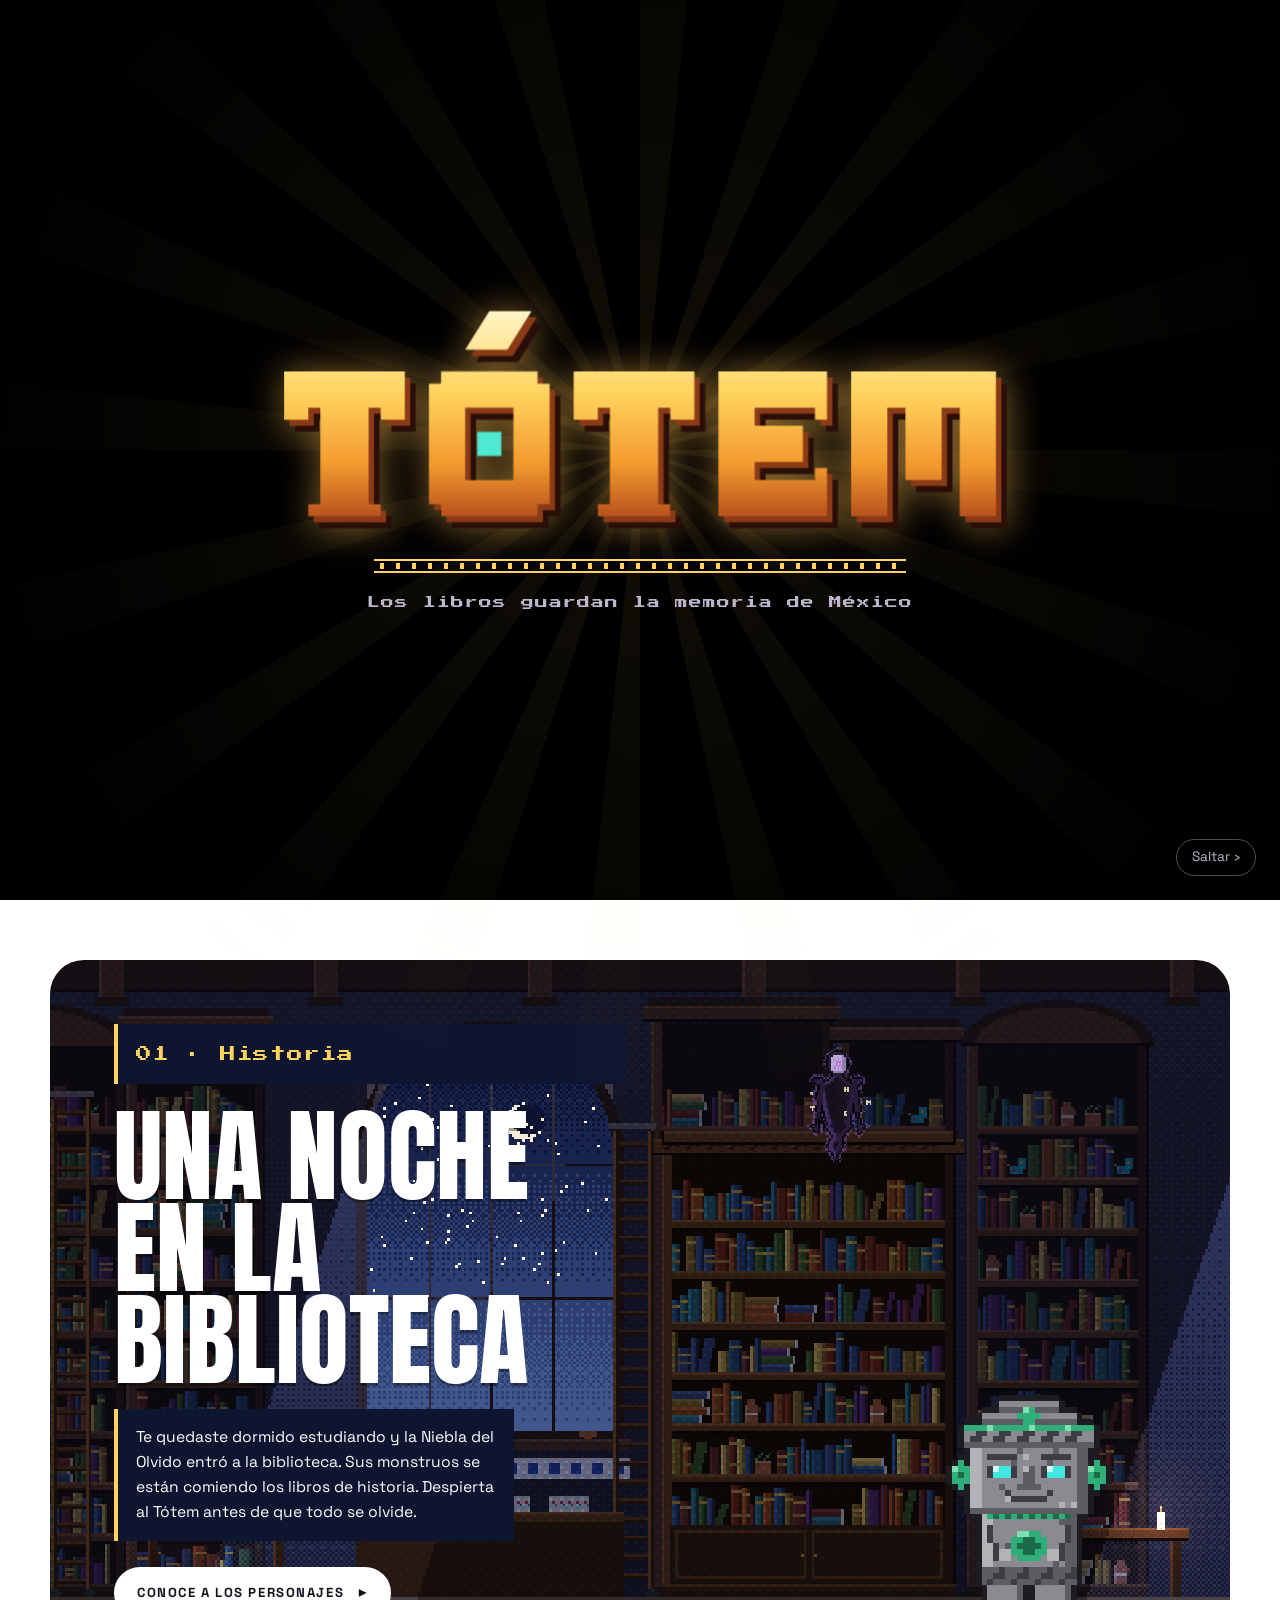
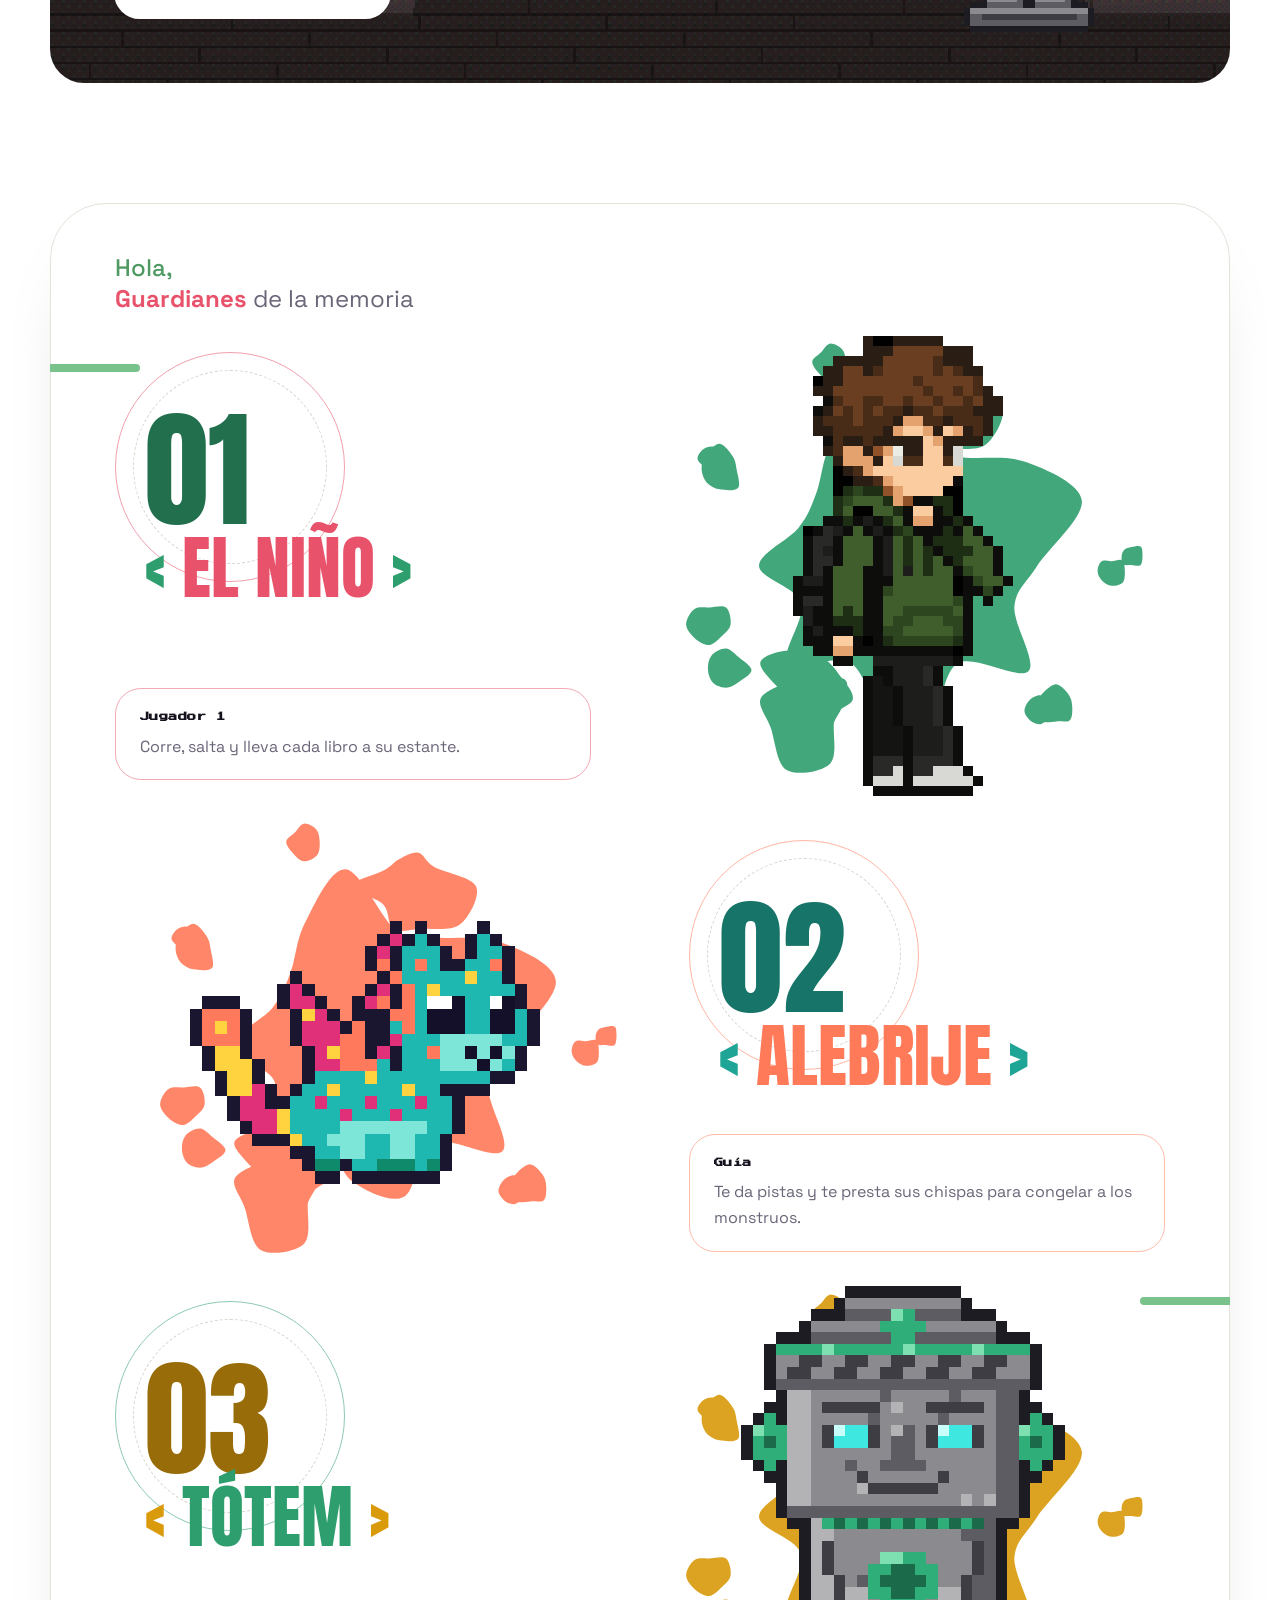
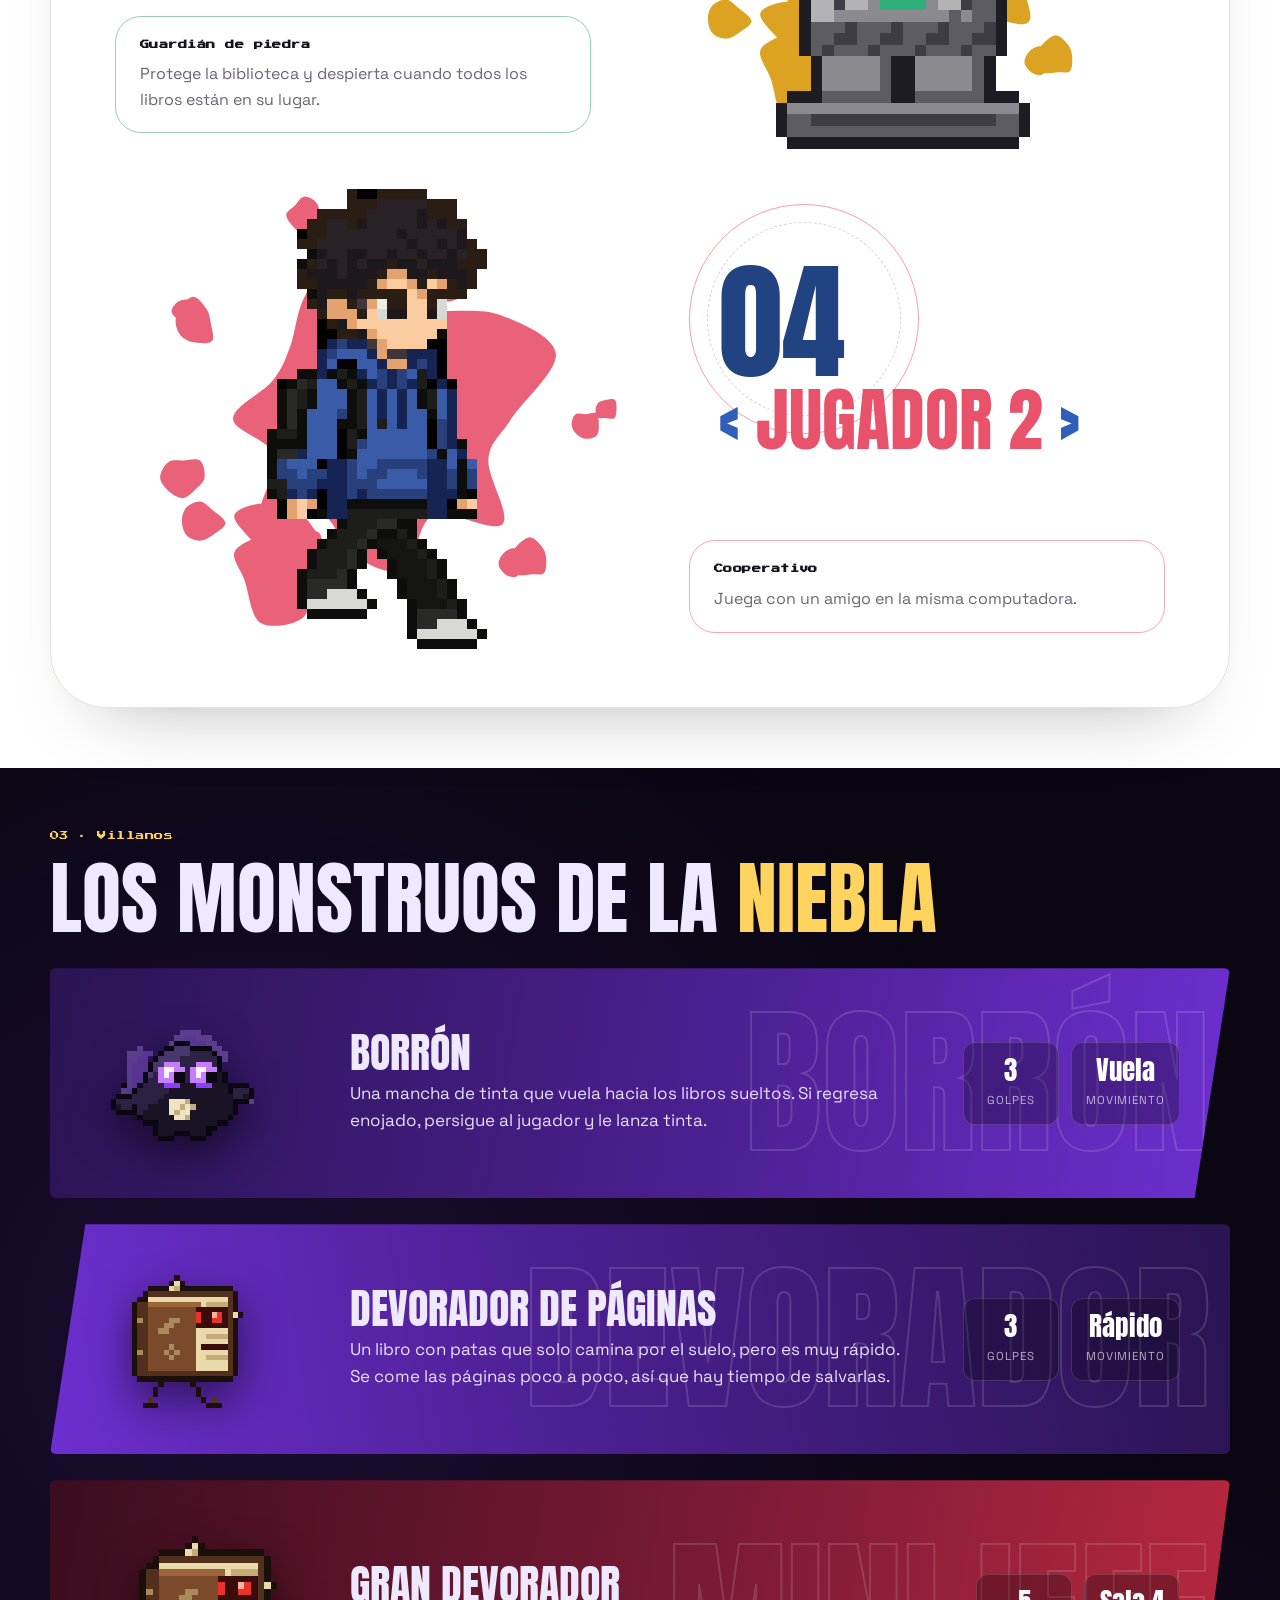
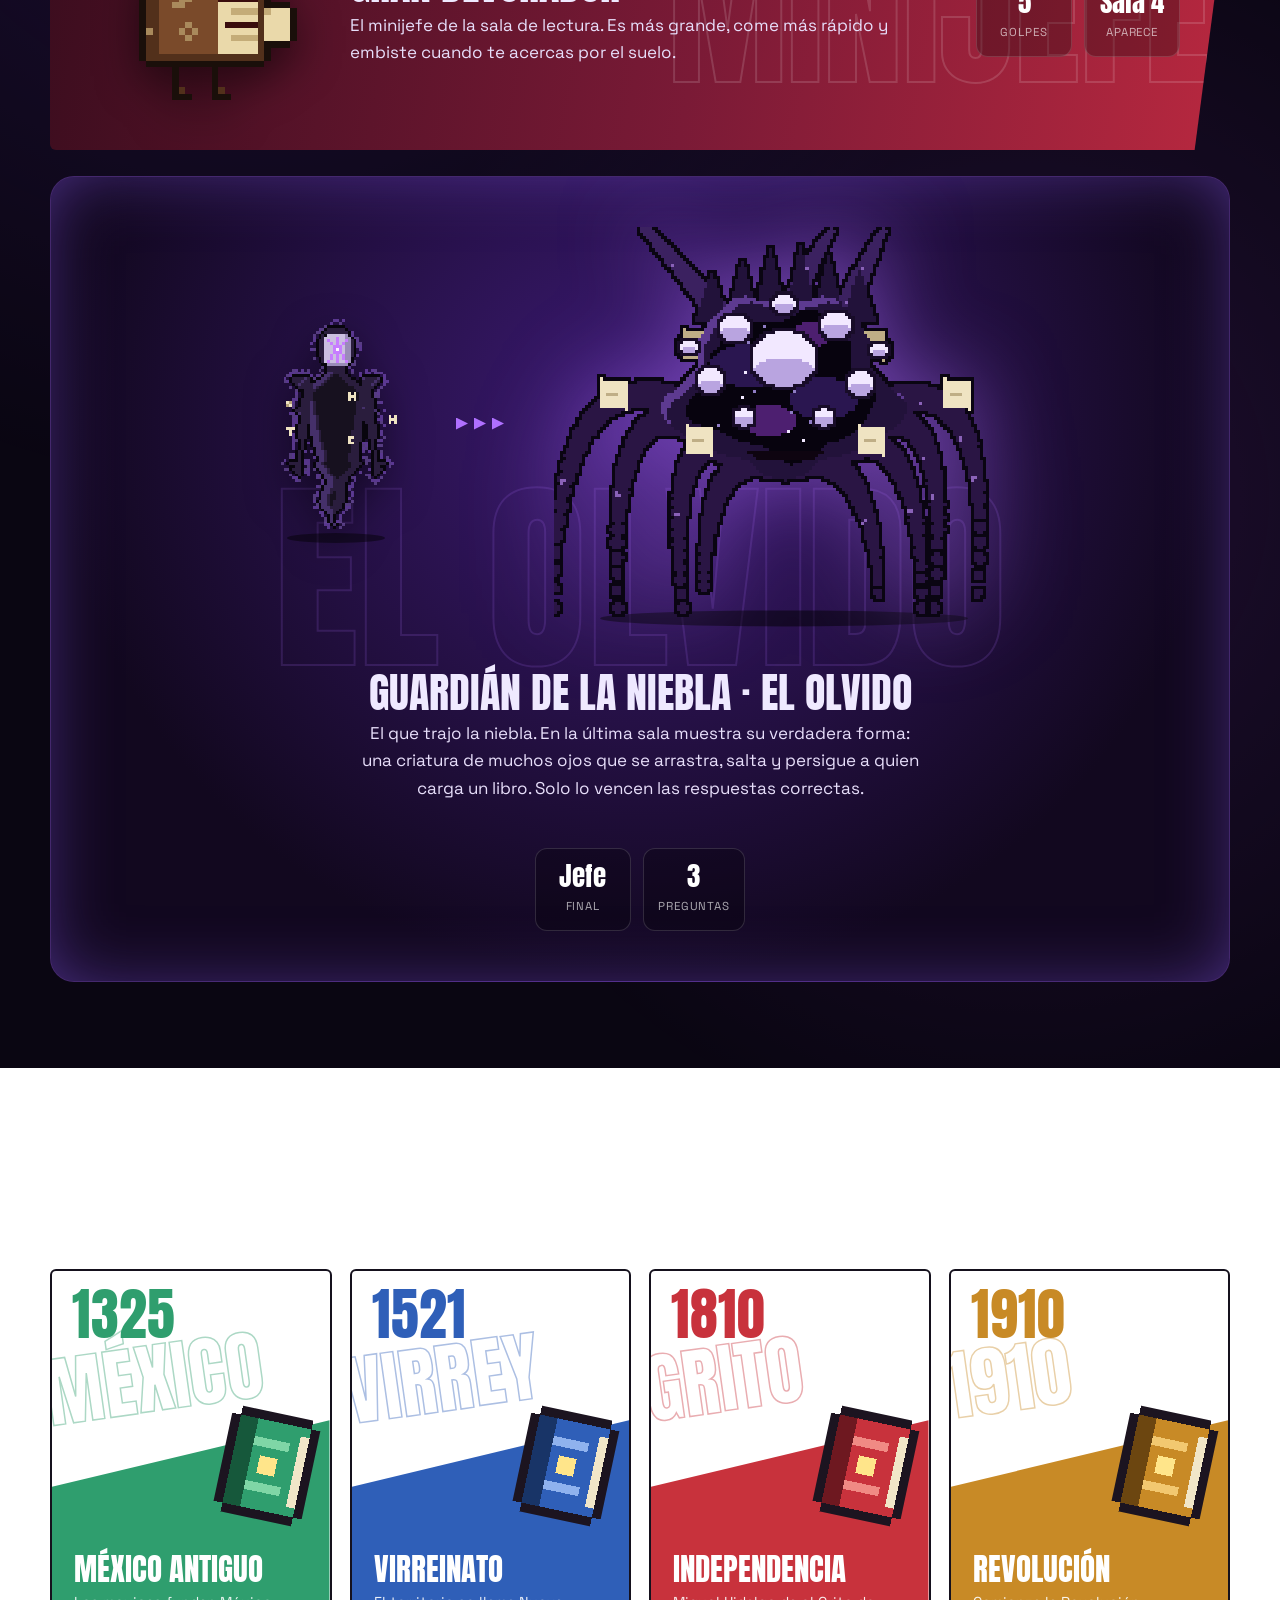
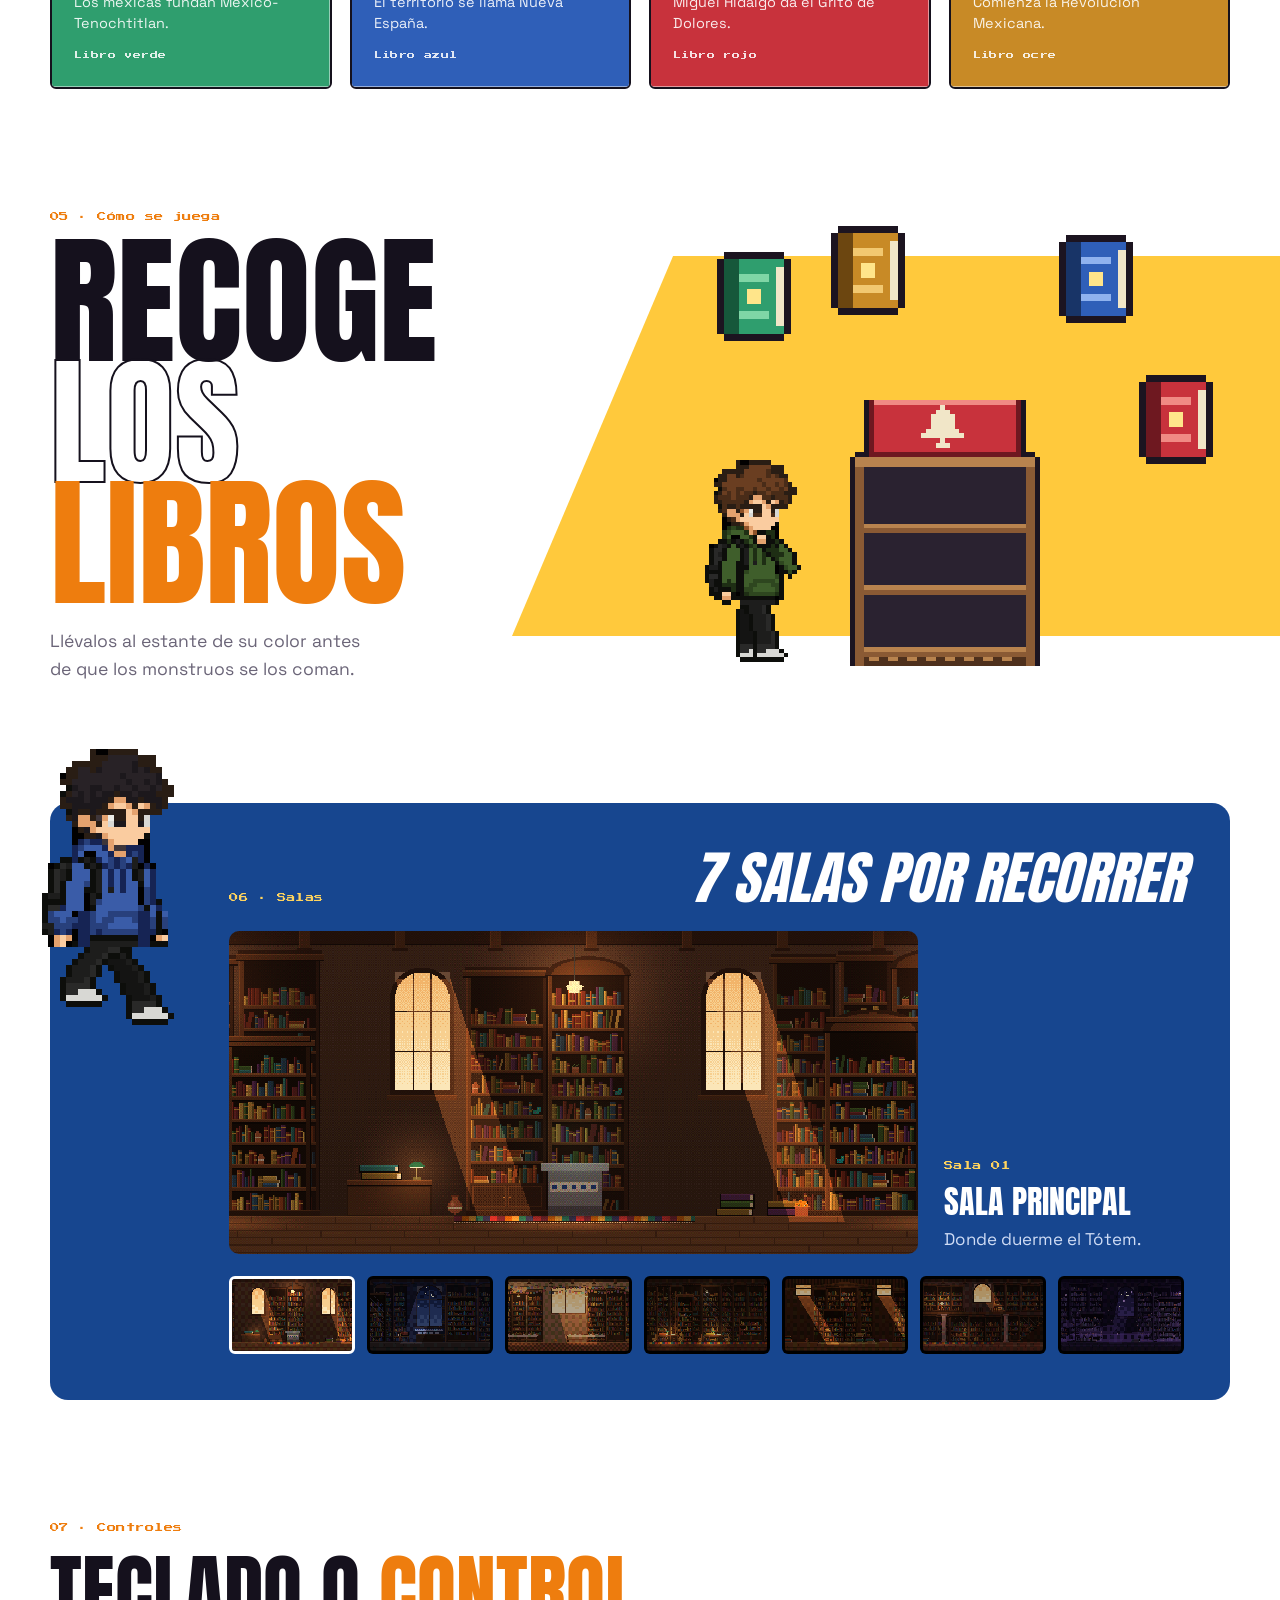
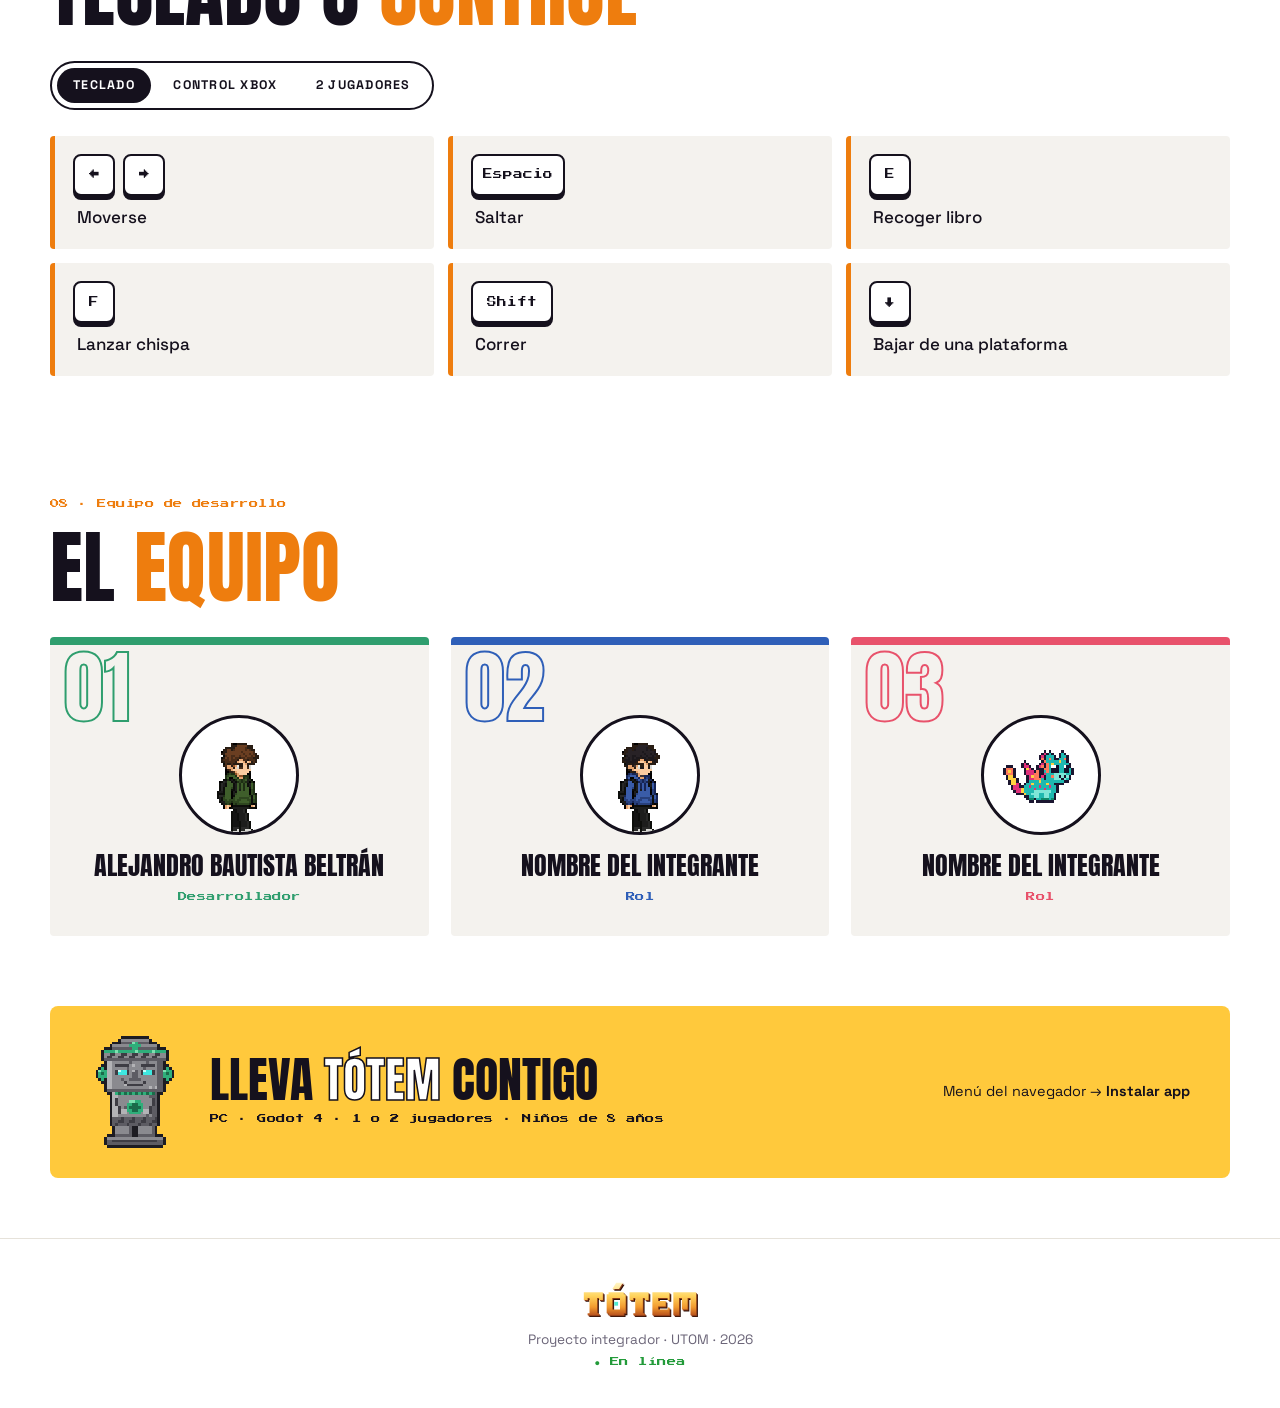
==== index.html @ 0fbf3ad8 "PWA de TÓTEM" ====
<!DOCTYPE html>
<html lang="es-MX">
<head>
  <meta charset="UTF-8">
  <!-- Responsivo: el ancho se adapta a la pantalla del dispositivo -->
  <meta name="viewport" content="width=device-width, initial-scale=1, viewport-fit=cover">
  <title>TÓTEM · El videojuego</title>
  <meta name="description" content="TÓTEM es un videojuego de plataformas en 2D donde salvas los libros de historia de México de la Niebla del Olvido.">

  <!-- PWA: color de la barra del navegador y archivo manifest -->
  <meta name="theme-color" content="#ffffff">
  <link rel="manifest" href="manifest.json">

  <!-- Íconos -->
  <link rel="icon" type="image/png" sizes="32x32" href="img/iconos/favicon-32.png">
  <link rel="apple-touch-icon" href="img/iconos/apple-touch-icon.png">
  <meta name="apple-mobile-web-app-capable" content="yes">
  <meta name="apple-mobile-web-app-status-bar-style" content="default">
  <meta name="apple-mobile-web-app-title" content="TÓTEM">

  <!-- Fuentes (el Service Worker las guarda para usarlas sin conexión) -->
  <link rel="preconnect" href="https://fonts.googleapis.com">
  <link rel="preconnect" href="https://fonts.gstatic.com" crossorigin>
  <link href="https://fonts.googleapis.com/css2?family=Anton&family=Press+Start+2P&family=Space+Grotesk:wght@400;500;700&display=swap" rel="stylesheet">

  <link rel="stylesheet" href="css/estilos.css">

  <!-- Registro del Service Worker -->
  <script>
    if ('serviceWorker' in navigator) {
      window.addEventListener('load', () => {
        navigator.serviceWorker.register('sw.js')
          .then(reg => console.log('Service Worker registrado:', reg.scope))
          .catch(err => console.error('Error al registrar el Service Worker:', err));
      });
    }
  </script>
</head>
<body>

<!-- Definición del logo (se reutiliza en la intro, el menú y el héroe) -->
<svg width="0" height="0" style="position:absolute" aria-hidden="true">
  <defs>
    <path id="L0" d="M0 0 L10 0 L10 4 L8 4 L8 3 L7 3 L7 11 L8 11 L8 12 L2 12 L2 11 L3 11 L3 3 L2 3 L2 4 L0 4Z" fill-rule="evenodd"/>
    <path id="L1" d="M13 0 L21 0 L21 1 L22 1 L22 11 L21 11 L21 12 L13 12 L13 11 L12 11 L12 1 L13 1Z M15 3 L15 9 L19 9 L19 3Z M17 -5 L20.5 -5 L18.5 -1.8 L15 -1.8Z" fill-rule="evenodd"/>
    <path id="L2" d="M24 0 L34 0 L34 4 L32 4 L32 3 L31 3 L31 11 L32 11 L32 12 L26 12 L26 11 L27 11 L27 3 L26 3 L26 4 L24 4Z" fill-rule="evenodd"/>
    <path id="L3" d="M36 0 L45 0 L45 4 L44 4 L44 3 L39 3 L39 4.5 L43 4.5 L43 7.5 L39 7.5 L39 9 L44 9 L44 8 L45 8 L45 12 L36 12Z" fill-rule="evenodd"/>
    <path id="L4" d="M47 0 L59 0 L59 12 L56 12 L56 3 L54.5 3 L54.5 9 L51.5 9 L51.5 3 L50 3 L50 12 L47 12Z" fill-rule="evenodd"/>
    <linearGradient id="oro" x1="0" y1="-5" x2="0" y2="12" gradientUnits="userSpaceOnUse">
      <stop offset="0" stop-color="#fff6c8"/><stop offset=".4" stop-color="#ffd45e"/><stop offset=".75" stop-color="#f29a2e"/><stop offset="1" stop-color="#b9531d"/>
    </linearGradient>
    <linearGradient id="barrido" x1="0" y1="0" x2="1" y2="0">
      <stop offset="0" stop-color="#fff" stop-opacity="0"/><stop offset=".5" stop-color="#fff" stop-opacity=".85"/><stop offset="1" stop-color="#fff" stop-opacity="0"/>
    </linearGradient>
    <clipPath id="clipLetras"><use href="#L0"/><use href="#L1"/><use href="#L2"/><use href="#L3"/><use href="#L4"/></clipPath>
    <g id="logoCompleto"><use href="#L0" fill="#2a0e08" transform="translate(.9 1)"/><use href="#L0" fill="#8a3a16" transform="translate(.45 .5)"/><use href="#L0" fill="url(#oro)"/><use href="#L1" fill="#2a0e08" transform="translate(.9 1)"/><use href="#L1" fill="#8a3a16" transform="translate(.45 .5)"/><use href="#L1" fill="url(#oro)"/><use href="#L2" fill="#2a0e08" transform="translate(.9 1)"/><use href="#L2" fill="#8a3a16" transform="translate(.45 .5)"/><use href="#L2" fill="url(#oro)"/><use href="#L3" fill="#2a0e08" transform="translate(.9 1)"/><use href="#L3" fill="#8a3a16" transform="translate(.45 .5)"/><use href="#L3" fill="url(#oro)"/><use href="#L4" fill="#2a0e08" transform="translate(.9 1)"/><use href="#L4" fill="#8a3a16" transform="translate(.45 .5)"/><use href="#L4" fill="url(#oro)"/><rect class="ojo-jade" x="16" y="5" width="2" height="2" fill="#4fe8d0"/><g clip-path="url(#clipLetras)"><rect x="-20" y="-8" width="10" height="24" fill="url(#barrido)" transform="skewX(-20)"><animate attributeName="x" values="-20;80;80" keyTimes="0;.35;1" dur="5s" repeatCount="indefinite"/></rect></g></g>
    <symbol id="mancha" viewBox="0 0 400 400"><path d="M307.3 200.0 C298.3 214.1 290.3 218.4 289.1 232.4 C288.0 246.5 307.7 276.7 300.3 284.1 C292.8 291.6 257.8 271.2 244.6 277.3 C231.4 283.4 231.9 315.5 221.3 320.7 C210.7 326.0 191.7 316.0 180.8 308.7 C169.9 301.3 168.1 281.6 155.9 276.4 C143.7 271.2 113.9 285.3 107.7 277.5 C101.4 269.7 122.3 242.6 118.5 229.7 C114.7 216.7 85.1 210.0 84.8 200.0 C84.4 190.0 108.7 179.2 116.3 169.6 C124.0 159.9 126.3 153.3 130.6 141.8 C135.0 130.3 135.3 114.6 142.7 100.8 C150.1 86.9 162.8 57.4 175.1 58.6 C187.3 59.9 203.6 99.4 216.1 108.5 C228.6 117.6 236.2 111.9 250.0 113.3 C263.8 114.7 283.5 111.2 299.0 117.0 C314.5 122.7 341.7 134.1 343.1 147.9 C344.4 161.8 316.3 185.9 307.3 200.0Z M66.9 122.8 C67.6 127.0 70.3 134.9 68.0 137.5 C65.7 140.2 57.4 139.3 53.2 138.6 C49.0 137.9 45.3 135.7 42.9 133.1 C40.5 130.4 39.1 126.4 38.9 122.8 C38.7 119.1 39.5 114.8 41.9 111.4 C44.3 108.0 49.6 102.1 53.2 102.2 C56.9 102.4 61.5 108.8 63.7 112.2 C66.0 115.6 66.2 118.5 66.9 122.8Z M57.7 113.9 C57.4 116.1 54.6 118.3 52.8 119.7 C51.0 121.0 49.0 122.0 47.0 122.0 C45.0 122.1 42.6 121.6 40.7 120.2 C38.8 118.8 35.7 116.1 35.6 113.9 C35.5 111.6 38.0 108.3 39.9 106.7 C41.8 105.2 44.5 104.5 47.0 104.4 C49.5 104.3 52.9 104.6 54.7 106.2 C56.5 107.7 58.1 111.6 57.7 113.9Z M62.0 247.0 C61.4 250.8 57.4 253.9 54.5 256.5 C51.7 259.2 48.4 262.8 45.0 263.1 C41.5 263.3 36.9 260.8 33.8 258.1 C30.8 255.4 26.7 250.9 26.5 247.0 C26.3 243.1 29.6 237.0 32.7 234.7 C35.8 232.4 40.7 233.3 45.0 233.1 C49.3 232.9 55.7 231.0 58.6 233.3 C61.4 235.7 62.7 243.1 62.0 247.0Z M335.4 312.6 C335.5 316.0 335.6 321.3 333.5 323.3 C331.4 325.2 326.6 324.1 322.9 324.3 C319.2 324.4 314.2 326.1 311.4 324.2 C308.5 322.3 305.7 316.4 305.8 312.6 C305.9 308.9 309.0 304.6 311.9 301.6 C314.7 298.6 319.5 294.5 322.9 294.7 C326.4 295.0 330.5 300.0 332.6 303.0 C334.7 306.0 335.2 309.3 335.4 312.6Z M154.1 36.4 C154.3 39.8 154.3 44.5 152.2 47.1 C150.0 49.8 144.7 52.5 141.4 52.2 C138.1 52.0 134.7 48.1 132.4 45.4 C130.1 42.8 127.1 39.1 127.4 36.4 C127.7 33.7 132.0 31.6 134.3 29.2 C136.6 26.9 138.6 22.6 141.4 22.1 C144.3 21.7 149.2 24.2 151.3 26.6 C153.4 28.9 154.0 33.0 154.1 36.4Z M391.6 192.1 C391.5 194.5 391.4 198.1 389.9 199.3 C388.4 200.5 385.0 199.4 382.7 199.2 C380.4 199.1 377.5 199.8 376.2 198.6 C374.9 197.4 374.7 194.1 374.9 192.1 C375.0 190.1 376.0 187.9 377.3 186.7 C378.6 185.5 380.5 185.1 382.7 184.7 C384.9 184.4 388.8 183.3 390.3 184.5 C391.7 185.7 391.6 189.6 391.6 192.1Z M322.6 316.1 C322.5 318.2 318.0 320.3 315.9 322.1 C313.8 323.8 312.2 326.2 309.9 326.5 C307.7 326.8 304.3 325.6 302.2 323.9 C300.1 322.1 297.4 318.9 297.2 316.1 C297.0 313.4 299.1 309.5 301.2 307.3 C303.3 305.2 307.4 303.1 309.9 303.5 C312.5 303.8 314.6 307.3 316.7 309.4 C318.8 311.5 322.7 314.0 322.6 316.1Z M78.8 283.4 C78.7 286.7 71.5 290.8 68.1 293.1 C64.7 295.4 61.7 297.2 58.4 297.3 C55.1 297.4 50.6 295.9 48.2 293.6 C45.8 291.2 44.2 287.0 44.0 283.4 C43.7 279.8 44.3 274.6 46.7 271.7 C49.1 268.8 54.7 265.8 58.4 266.0 C62.0 266.3 65.3 270.2 68.7 273.0 C72.1 275.9 78.9 280.1 78.8 283.4Z M377.5 204.3 C377.5 207.3 377.5 211.4 375.7 213.3 C374.0 215.2 369.4 216.0 366.7 215.7 C364.0 215.4 361.1 213.6 359.3 211.7 C357.4 209.8 355.8 206.9 355.7 204.3 C355.6 201.7 356.8 197.6 358.7 196.3 C360.5 194.9 363.9 196.3 366.7 196.2 C369.5 196.0 373.8 194.1 375.6 195.4 C377.3 196.8 377.4 201.3 377.5 204.3Z M279.3 72.3 C282.7 80.0 273.7 97.2 266.3 102.8 C259.0 108.5 244.2 105.6 235.4 106.2 C226.5 106.9 218.3 109.8 213.2 106.5 C208.1 103.2 210.5 92.2 204.8 86.5 C199.1 80.8 178.7 76.9 179.0 72.3 C179.2 67.7 199.7 62.7 206.1 59.1 C212.5 55.5 212.8 53.0 217.3 50.7 C221.8 48.4 228.4 44.3 233.1 45.3 C237.8 46.3 238.1 52.2 245.8 56.7 C253.5 61.2 275.9 64.6 279.3 72.3Z M152.4 309.7 C151.0 314.6 148.8 317.4 146.5 321.5 C144.2 325.6 142.3 332.7 138.4 334.5 C134.4 336.4 128.9 333.4 122.9 332.6 C116.9 331.9 104.6 333.9 102.4 330.0 C100.1 326.2 112.0 318.5 109.3 309.7 C106.5 301.0 84.6 284.5 85.8 277.4 C87.0 270.4 107.8 266.1 116.5 267.4 C125.3 268.6 132.0 281.0 138.3 285.1 C144.7 289.2 152.3 287.9 154.6 292.1 C157.0 296.2 153.8 304.8 152.4 309.7Z M159.9 306.4 C159.1 311.8 148.5 312.5 145.5 321.1 C142.5 329.6 148.4 350.7 142.0 357.7 C135.6 364.8 114.9 368.0 106.9 363.2 C98.9 358.4 97.5 338.6 94.1 329.1 C90.6 319.7 83.9 312.5 86.0 306.4 C88.0 300.3 101.0 296.5 106.4 292.6 C111.7 288.8 113.0 286.5 117.9 283.5 C122.8 280.5 130.4 273.5 135.7 274.4 C141.1 275.2 146.0 283.1 150.1 288.4 C154.1 293.8 160.7 301.0 159.9 306.4Z"/></symbol>
  </defs>
</svg>

<!-- ============ INTRO ============ -->
<div id="intro" aria-hidden="true">
  <div class="intro-rayos"></div>
  <div class="intro-centro">
    <svg class="logo logo-intro" viewBox="-2 -7 63 21" role="img" aria-label="TÓTEM">
      <g class="letra" style="--i:0"><use href="#L0" fill="#2a0e08" transform="translate(.9 1)"/><use href="#L0" fill="#8a3a16" transform="translate(.45 .5)"/><use href="#L0" fill="url(#oro)"/></g>
      <g class="letra" style="--i:1"><use href="#L1" fill="#2a0e08" transform="translate(.9 1)"/><use href="#L1" fill="#8a3a16" transform="translate(.45 .5)"/><use href="#L1" fill="url(#oro)"/><rect class="ojo-jade" x="16" y="5" width="2" height="2" fill="#4fe8d0"/></g>
      <g class="letra" style="--i:2"><use href="#L2" fill="#2a0e08" transform="translate(.9 1)"/><use href="#L2" fill="#8a3a16" transform="translate(.45 .5)"/><use href="#L2" fill="url(#oro)"/></g>
      <g class="letra" style="--i:3"><use href="#L3" fill="#2a0e08" transform="translate(.9 1)"/><use href="#L3" fill="#8a3a16" transform="translate(.45 .5)"/><use href="#L3" fill="url(#oro)"/></g>
      <g class="letra" style="--i:4"><use href="#L4" fill="#2a0e08" transform="translate(.9 1)"/><use href="#L4" fill="#8a3a16" transform="translate(.45 .5)"/><use href="#L4" fill="url(#oro)"/></g>
      <g class="brillo-intro" clip-path="url(#clipLetras)"><rect x="-20" y="-8" width="10" height="24" fill="url(#barrido)" transform="skewX(-20)"/></g>
    </svg>
    <div class="greca"></div>
    <p class="intro-lema">Los libros guardan la memoria de México</p>
  </div>
  <button class="intro-saltar" type="button">Saltar ›</button>
</div>

<div class="progreso-scroll"></div>

<!-- ============ MENÚ ============ -->
<header class="nav" id="nav">
  <a href="#inicio" class="nav-logo" aria-label="TÓTEM, ir al inicio">
    <svg class="logo" viewBox="-2 -7 63 21"><use href="#logoCompleto"/></svg>
  </a>
  <nav class="nav-links" id="navLinks">
    <a href="#historia">Historia</a>
    <a href="#personajes">Personajes</a>
    <a href="#villanos">Villanos</a>
    <a href="#epocas">Épocas</a>
    <a href="#jugar">Cómo se juega</a>
    <a href="#salas">Salas</a>
    <a href="#equipo">Equipo</a>
  </nav>
  <button class="nav-hamburguesa" id="hamburguesa" type="button" aria-label="Abrir menú" aria-expanded="false">
    <span></span><span></span><span></span>
  </button>
</header>

<main>

<!-- ============ HÉROE ============ -->
<section class="hero" id="inicio">
  <span class="esquina esq-1" aria-hidden="true"></span>
  <span class="esquina esq-2" aria-hidden="true"></span>
  <span class="hero-vertical pixel" aria-hidden="true">UTOM · 2026 · PROYECTO INTEGRADOR</span>

  <div class="hero-panel" aria-hidden="true">
    <img src="img/salas/sala_1.png" alt="" class="pixelado">
  </div>

  <div class="hero-texto">
    <h1 class="hero-titulo">
      <span class="sr-only">TÓTEM</span>
      <svg class="logo logo-hero" viewBox="-2 -7 63 21" aria-hidden="true"><use href="#logoCompleto"/></svg>
    </h1>
    <p class="hero-sub">Salva los libros de historia de México.</p>
    <div class="hero-botones">
      <button class="pill pill-lleno btn-instalar" type="button">Instalar app <span class="flecha">⟶</span></button>
    </div>
  </div>

  <div class="hero-personaje" aria-hidden="true">
    <div class="sprite sp-nino-idle hero-nino"></div>
    <div class="sprite sp-alebrije hero-alebrije"></div>
  </div>

  <div class="hero-tarjeta">
    <p class="pixel">7 salas · 4 épocas</p>
    <a href="#salas" class="pill pill-blanco">Ver salas <span class="flecha">⟶</span></a>
  </div>
</section>

<!-- ============ HISTORIA ============ -->
<section class="seccion historia" id="historia">
  <div class="contenedor">
    <div class="historia-banner revelar">
      <img src="img/salas/sala_2.png" alt="" class="pixelado historia-fondo">
      <div class="historia-texto">
        <p class="etiqueta pixel">01 · Historia</p>
        <h2 class="historia-titulo"><span class="linea">Una noche</span><span class="linea">en la biblioteca</span></h2>
        <p>Te quedaste dormido estudiando y la Niebla del Olvido entró a la biblioteca. Sus monstruos se están comiendo los libros de historia. Despierta al Tótem antes de que todo se olvide.</p>
        <a href="#personajes" class="pill pill-blanco">Conoce a los personajes <span class="flecha">▸</span></a>
      </div>
      <div class="sprite sp-totem historia-totem" aria-hidden="true"></div>
      <div class="sprite sp-niebla historia-niebla" aria-hidden="true"></div>
    </div>
  </div>
</section>

<!-- ============ PERSONAJES ============ -->
<section class="seccion personajes" id="personajes">
  <div class="contenedor">
    <div class="pj-hoja revelar">
      <span class="barra barra-1" aria-hidden="true"></span>
      <span class="barra barra-2" aria-hidden="true"></span>
      <p class="pj-hola"><span>Hola,</span><b>Guardianes</b> de la memoria</p>

      <article class="personaje" style="--color:#2f9e6e;--color2:#e8526b">
        <div class="pj-numero"><span class="aro aro-1"></span><span class="aro aro-2"></span><b>01</b><h3>‹ <span>El niño</span> ›</h3></div>
        <div class="pj-arte">
          <svg class="mancha" viewBox="0 0 400 400" aria-hidden="true"><use href="#mancha"/></svg>
          <div class="sprite sp-nino-celebra pj-sprite"></div>
        </div>
        <p class="pj-desc"><b class="pixel">Jugador 1</b>Corre, salta y lleva cada libro a su estante.</p>
      </article>

      <article class="personaje invertido" style="--color:#1fa596;--color2:#ff7a59">
        <div class="pj-numero"><span class="aro aro-1"></span><span class="aro aro-2"></span><b>02</b><h3>‹ <span>Alebrije</span> ›</h3></div>
        <div class="pj-arte">
          <svg class="mancha" viewBox="0 0 400 400" aria-hidden="true"><use href="#mancha"/></svg>
          <div class="sprite sp-alebrije pj-sprite pj-flota"></div>
        </div>
        <p class="pj-desc"><b class="pixel">Guía</b>Te da pistas y te presta sus chispas para congelar a los monstruos.</p>
      </article>

      <article class="personaje" style="--color:#d99a0b;--color2:#2f9e6e">
        <div class="pj-numero"><span class="aro aro-1"></span><span class="aro aro-2"></span><b>03</b><h3>‹ <span>Tótem</span> ›</h3></div>
        <div class="pj-arte">
          <svg class="mancha" viewBox="0 0 400 400" aria-hidden="true"><use href="#mancha"/></svg>
          <div class="sprite sp-totem pj-sprite"></div>
        </div>
        <p class="pj-desc"><b class="pixel">Guardián de piedra</b>Protege la biblioteca y despierta cuando todos los libros están en su lugar.</p>
      </article>

      <article class="personaje invertido" style="--color:#2f5fb8;--color2:#e8526b">
        <div class="pj-numero"><span class="aro aro-1"></span><span class="aro aro-2"></span><b>04</b><h3>‹ <span>Jugador 2</span> ›</h3></div>
        <div class="pj-arte">
          <svg class="mancha" viewBox="0 0 400 400" aria-hidden="true"><use href="#mancha"/></svg>
          <div class="sprite sp-nina-run pj-sprite"></div>
        </div>
        <p class="pj-desc"><b class="pixel">Cooperativo</b>Juega con un amigo en la misma computadora.</p>
      </article>
    </div>
  </div>
</section>

<!-- ============ VILLANOS ============ -->
<section class="seccion villanos" id="villanos">
  <div class="niebla-fondo" aria-hidden="true"></div>
  <div class="contenedor">
    <div class="cabecera revelar">
      <p class="etiqueta pixel">03 · Villanos</p>
      <h2 class="titulo-seccion">Los monstruos de la <em>niebla</em></h2>
    </div>

    <div class="villano revelar desde-izq">
      <span class="v-fondo" aria-hidden="true">BORRÓN</span>
      <div class="sprite sp-borron v-sprite v-flota"></div>
      <div class="v-info">
        <h3>Borrón</h3>
        <p>Una mancha de tinta que vuela hacia los libros sueltos. Si regresa enojado, persigue al jugador y le lanza tinta.</p>
      </div>
      <div class="v-stats"><div><b>3</b><span>golpes</span></div><div><b>Vuela</b><span>movimiento</span></div></div>
    </div>

    <div class="villano invertido revelar desde-der">
      <span class="v-fondo" aria-hidden="true">DEVORADOR</span>
      <div class="sprite sp-devorador v-sprite"></div>
      <div class="v-info">
        <h3>Devorador de páginas</h3>
        <p>Un libro con patas que solo camina por el suelo, pero es muy rápido. Se come las páginas poco a poco, así que hay tiempo de salvarlas.</p>
      </div>
      <div class="v-stats"><div><b>3</b><span>golpes</span></div><div><b>Rápido</b><span>movimiento</span></div></div>
    </div>

    <div class="villano jefe revelar desde-izq">
      <span class="v-fondo" aria-hidden="true">MINIJEFE</span>
      <div class="sprite sp-devorador-come v-sprite v-grande"></div>
      <div class="v-info">
        <h3>Gran Devorador</h3>
        <p>El minijefe de la sala de lectura. Es más grande, come más rápido y embiste cuando te acercas por el suelo.</p>
      </div>
      <div class="v-stats"><div><b>5</b><span>golpes</span></div><div><b>Sala 4</b><span>aparece</span></div></div>
    </div>

    <div class="villano final revelar">
      <span class="v-fondo" aria-hidden="true">EL OLVIDO</span>
      <div class="v-dos">
        <div class="guardian">
          <div class="sprite sp-niebla v-sprite v-chico"></div>
          <span class="bruma b1"></span><span class="bruma b2"></span><span class="bruma b3"></span><span class="bruma b4"></span>
          <span class="guardian-sombra"></span>
        </div>
        <span class="v-transforma"><i></i><i></i><i></i></span>
        <div class="olvido" id="olvido">
          <span class="onda"></span>
          <div class="sprite sp-olvido v-sprite v-enorme"></div>
          <span class="olvido-sombra"></span>
        </div>
      </div>
      <div class="v-info">
        <h3>Guardián de la Niebla · El Olvido</h3>
        <p>El que trajo la niebla. En la última sala muestra su verdadera forma: una criatura de muchos ojos que se arrastra, salta y persigue a quien carga un libro. Solo lo vencen las respuestas correctas.</p>
      </div>
      <div class="v-stats"><div><b>Jefe</b><span>final</span></div><div><b>3</b><span>preguntas</span></div></div>
    </div>
  </div>
</section>

<!-- ============ ÉPOCAS ============ -->
<section class="seccion epocas" id="epocas">
  <div class="contenedor">
    <div class="cabecera revelar">
      <p class="etiqueta pixel">04 · Épocas</p>
      <h2 class="titulo-seccion">Cada libro, <em>su época</em></h2>
    </div>
    <div class="epocas-grid">
      <article class="epoca revelar" style="--c:#2f9e6e;--d:0">
        <span class="ep-gigante" aria-hidden="true">MÉXICO</span>
        <span class="ep-bloque" aria-hidden="true"></span>
        <img src="img/sprites/libro_0.png" alt="" class="pixelado ep-libro">
        <span class="ep-anio">1325</span>
        <h3>México antiguo</h3>
        <p>Los mexicas fundan México-Tenochtitlan.</p>
        <span class="ep-tag pixel">Libro verde</span>
      </article>
      <article class="epoca revelar" style="--c:#2f5fb8;--d:1">
        <span class="ep-gigante" aria-hidden="true">VIRREY</span>
        <span class="ep-bloque" aria-hidden="true"></span>
        <img src="img/sprites/libro_1.png" alt="" class="pixelado ep-libro">
        <span class="ep-anio">1521</span>
        <h3>Virreinato</h3>
        <p>El territorio se llama Nueva España.</p>
        <span class="ep-tag pixel">Libro azul</span>
      </article>
      <article class="epoca revelar" style="--c:#c8323c;--d:2">
        <span class="ep-gigante" aria-hidden="true">GRITO</span>
        <span class="ep-bloque" aria-hidden="true"></span>
        <img src="img/sprites/libro_2.png" alt="" class="pixelado ep-libro">
        <span class="ep-anio">1810</span>
        <h3>Independencia</h3>
        <p>Miguel Hidalgo da el Grito de Dolores.</p>
        <span class="ep-tag pixel">Libro rojo</span>
      </article>
      <article class="epoca revelar" style="--c:#c88a26;--d:3">
        <span class="ep-gigante" aria-hidden="true">1910</span>
        <span class="ep-bloque" aria-hidden="true"></span>
        <img src="img/sprites/libro_3.png" alt="" class="pixelado ep-libro">
        <span class="ep-anio">1910</span>
        <h3>Revolución</h3>
        <p>Comienza la Revolución Mexicana.</p>
        <span class="ep-tag pixel">Libro ocre</span>
      </article>
    </div>
  </div>
</section>

<!-- ============ CÓMO SE JUEGA ============ -->
<section class="seccion jugar" id="jugar">
  <span class="jugar-franja" aria-hidden="true"></span>
  <div class="contenedor jugar-grid">
    <div class="revelar desde-izq">
      <p class="etiqueta pixel">05 · Cómo se juega</p>
      <h2 class="jugar-titulo"><span>Recoge</span><span class="contorno">los</span><span class="naranja">libros</span></h2>
      <p class="jugar-texto">Llévalos al estante de su color antes de que los monstruos se los coman.</p>
    </div>
    <div class="jugar-arte revelar desde-der" aria-hidden="true">
      <img src="img/sprites/libro_0.png" alt="" class="pixelado vuela v1">
      <img src="img/sprites/libro_1.png" alt="" class="pixelado vuela v2">
      <img src="img/sprites/libro_2.png" alt="" class="pixelado vuela v3">
      <img src="img/sprites/libro_3.png" alt="" class="pixelado vuela v4">
      <img src="img/sprites/estante_2.png" alt="" class="pixelado jugar-estante">
      <div class="sprite sp-nino-celebra jugar-nino"></div>
    </div>
  </div>
</section>

<!-- ============ SALAS ============ -->
<section class="seccion salas" id="salas">
  <div class="contenedor">
    <div class="salas-tarjeta revelar">
      <div class="sprite sp-nina-run salas-personaje" aria-hidden="true"></div>
      <div class="salas-cabeza">
        <p class="etiqueta pixel">06 · Salas</p>
        <h2 class="salas-titulo">7 salas por recorrer</h2>
      </div>
      <div class="salas-principal">
        <button type="button" class="sala-grande" id="salaGrande" aria-label="Ver en grande">
          <img src="img/salas/sala_1.png" alt="Sala principal" class="pixelado" id="salaImg">
        </button>
        <div class="sala-info">
          <span class="pixel" id="salaNum">Sala 01</span>
          <h3 id="salaNombre">Sala principal</h3>
          <p id="salaDesc">Donde duerme el Tótem.</p>
        </div>
      </div>
      <div class="salas-miniaturas" id="miniaturas">
        <button type="button" class="mini activa" data-i="0"><img src="img/salas/sala_1.png" alt="Sala 1" class="pixelado" loading="lazy"></button>
        <button type="button" class="mini" data-i="1"><img src="img/salas/sala_2.png" alt="Sala 2" class="pixelado" loading="lazy"></button>
        <button type="button" class="mini" data-i="2"><img src="img/salas/sala_3.png" alt="Sala 3" class="pixelado" loading="lazy"></button>
        <button type="button" class="mini" data-i="3"><img src="img/salas/sala_4.png" alt="Sala 4" class="pixelado" loading="lazy"></button>
        <button type="button" class="mini" data-i="4"><img src="img/salas/sala_5.png" alt="Sala 5" class="pixelado" loading="lazy"></button>
        <button type="button" class="mini" data-i="5"><img src="img/salas/sala_6.png" alt="Sala 6" class="pixelado" loading="lazy"></button>
        <button type="button" class="mini" data-i="6"><img src="img/salas/sala_7.png" alt="Sala 7" class="pixelado" loading="lazy"></button>
      </div>
    </div>
  </div>
</section>

<!-- ============ CONTROLES ============ -->
<section class="seccion controles" id="controles">
  <div class="contenedor">
    <div class="cabecera revelar">
      <p class="etiqueta pixel">07 · Controles</p>
      <h2 class="titulo-seccion">Teclado o <em>control</em></h2>
    </div>
    <div class="pestanas revelar" role="tablist">
      <button type="button" role="tab" class="activa" data-tab="teclado" aria-selected="true">Teclado</button>
      <button type="button" role="tab" data-tab="xbox" aria-selected="false">Control Xbox</button>
      <button type="button" role="tab" data-tab="dos" aria-selected="false">2 jugadores</button>
    </div>
    <div class="panel activo revelar" id="tab-teclado" role="tabpanel">
      <div class="teclas">
        <div><span class="kbd">←</span><span class="kbd">→</span><p>Moverse</p></div>
        <div><span class="kbd ancha">Espacio</span><p>Saltar</p></div>
        <div><span class="kbd">E</span><p>Recoger libro</p></div>
        <div><span class="kbd">F</span><p>Lanzar chispa</p></div>
        <div><span class="kbd ancha">Shift</span><p>Correr</p></div>
        <div><span class="kbd">↓</span><p>Bajar de una plataforma</p></div>
      </div>
    </div>
    <div class="panel" id="tab-xbox" role="tabpanel" hidden>
      <div class="teclas">
        <div><span class="kbd ancha">Stick</span><p>Moverse</p></div>
        <div><span class="kbd btn-a">A</span><p>Saltar</p></div>
        <div><span class="kbd btn-x">X</span><p>Recoger libro</p></div>
        <div><span class="kbd btn-b">B</span><p>Lanzar chispa</p></div>
        <div><span class="kbd ancha">RB</span><p>Correr</p></div>
        <div><span class="kbd ancha">Start</span><p>Pausa</p></div>
      </div>
    </div>
    <div class="panel" id="tab-dos" role="tabpanel" hidden>
      <div class="dos-jugadores">
        <div class="jugador-col j1">
          <h3>Jugador 1</h3>
          <p><span class="kbd">W</span><span class="kbd">A</span><span class="kbd">S</span><span class="kbd">D</span> moverse</p>
          <p><span class="kbd ancha">Espacio</span> saltar · <span class="kbd">E</span> recoger · <span class="kbd">F</span> chispa</p>
        </div>
        <div class="jugador-col j2">
          <h3>Jugador 2</h3>
          <p><span class="kbd">←</span><span class="kbd">↑</span><span class="kbd">↓</span><span class="kbd">→</span> moverse</p>
          <p><span class="kbd">L</span> saltar · <span class="kbd">K</span> recoger · <span class="kbd">J</span> chispa</p>
        </div>
      </div>
    </div>
  </div>
</section>

<!-- ============ EQUIPO ============ -->
<section class="seccion equipo" id="equipo">
  <div class="contenedor">
    <div class="cabecera revelar">
      <p class="etiqueta pixel">08 · Equipo de desarrollo</p>
      <h2 class="titulo-seccion">El <em>equipo</em></h2>
    </div>
    <!-- EDITA AQUÍ: nombre y rol de cada integrante. Copia una tarjeta para agregar más. -->
    <div class="equipo-grid">
      <article class="miembro revelar" style="--c:#2f9e6e;--d:0">
        <span class="miembro-num">01</span>
        <div class="miembro-avatar"><div class="sprite sp-nino-idle"></div></div>
        <h3>Alejandro Bautista Beltrán</h3>
        <p class="pixel">Desarrollador</p>
      </article>
      <article class="miembro revelar" style="--c:#2f5fb8;--d:1">
        <span class="miembro-num">02</span>
        <div class="miembro-avatar"><div class="sprite sp-nina-idle"></div></div>
        <h3>Nombre del integrante</h3>
        <p class="pixel">Rol</p>
      </article>
      <article class="miembro revelar" style="--c:#e8526b;--d:2">
        <span class="miembro-num">03</span>
        <div class="miembro-avatar"><div class="sprite sp-alebrije"></div></div>
        <h3>Nombre del integrante</h3>
        <p class="pixel">Rol</p>
      </article>
    </div>
  </div>
</section>

<!-- ============ INSTALAR ============ -->
<section class="seccion instalar" id="ficha">
  <div class="contenedor instalar-caja revelar">
    <div class="sprite sp-totem instalar-totem" aria-hidden="true"></div>
    <div>
      <h2 class="instalar-titulo">Lleva <span>TÓTEM</span> contigo</h2>
      <p class="pixel">PC · Godot 4 · 1 o 2 jugadores · Niños de 8 años</p>
    </div>
    <button class="pill pill-lleno btn-instalar" type="button" hidden>Instalar app <span class="flecha">⟶</span></button>
    <p class="instalar-ayuda" id="instalarAyuda">Menú del navegador → <b>Instalar app</b></p>
  </div>
</section>


</main>

<footer class="pie">
  <svg class="logo pie-logo" viewBox="-2 -7 63 21" aria-hidden="true"><use href="#logoCompleto"/></svg>
  <p>Proyecto integrador · UTOM · 2026</p>
  <p class="pixel pie-estado" id="estadoRed">● En línea</p>
</footer>

<!-- Visor de salas -->
<div class="visor" id="visor" hidden>
  <button type="button" class="visor-cerrar" aria-label="Cerrar">✕</button>
  <img src="" alt="" class="pixelado">
</div>

<div class="aviso" id="aviso" role="status"></div>

<script src="js/app.js"></script>
</body>
</html>
---- css/estilos.css ----
/* =========================================================
   TÓTEM · Página del videojuego (PWA)
   ========================================================= */

:root {
  --fondo: #ffffff;
  --gris: #f4f2ee;
  --texto: #15111d;
  --texto-suave: #6b6578;
  --borde: #e6e2da;
  --acento: #ee7d0e;
  --rosa: #e8526b;
  --oro: #ffc93c;
  --display: "Anton", Impact, "Arial Narrow Bold", sans-serif;
  --cuerpo: "Space Grotesk", system-ui, -apple-system, "Segoe UI", sans-serif;
  --pixel: "Press Start 2P", ui-monospace, monospace;
  --ancho: 1180px;
}

*,
*::before,
*::after { box-sizing: border-box; }

html { scroll-behavior: smooth; scroll-padding-top: 76px; }

body {
  margin: 0;
  background: var(--fondo);
  color: var(--texto);
  font-family: var(--cuerpo);
  font-size: 17px;
  line-height: 1.6;
  -webkit-font-smoothing: antialiased;
}
body.cargando { overflow: hidden; }
main { overflow-x: clip; }

[hidden] { display: none !important; }
img { max-width: 100%; display: block; }
a { color: inherit; }
button { font: inherit; color: inherit; }

.sr-only { position: absolute; width: 1px; height: 1px; overflow: hidden; clip: rect(0 0 0 0); white-space: nowrap; }
.pixel { font-family: var(--pixel); font-size: .58rem; letter-spacing: .05em; line-height: 1.8; }
.pixelado, .sprite { image-rendering: pixelated; image-rendering: crisp-edges; }
.contenedor { width: min(var(--ancho), 100% - 40px); margin-inline: auto; position: relative; z-index: 1; }
.contenedor.angosto { width: min(720px, 100% - 40px); }
::selection { background: var(--oro); color: var(--texto); }

/* ---------- Sprites animados ---------- */
.sprite {
  background-repeat: no-repeat;
  background-size: calc(var(--n) * 100%) 100%;
  aspect-ratio: var(--ar);
  animation: cuadros var(--dur) steps(var(--n), jump-none) infinite;
}
@keyframes cuadros { from { background-position: 0% 0; } to { background-position: 100% 0; } }
.sp-nino-idle    { background-image: url(../img/sprites/nino_idle.png);    --n: 6; --ar: 32/48; --dur: 1.1s; }
.sp-nino-celebra { background-image: url(../img/sprites/nino_celebra.png); --n: 8; --ar: 32/48; --dur: 1.4s; }
.sp-nina-idle    { background-image: url(../img/sprites/nina_idle.png);    --n: 6; --ar: 32/48; --dur: 1.1s; }
.sp-nina-run     { background-image: url(../img/sprites/nina_run.png);     --n: 8; --ar: 32/48; --dur: .56s; }
.sp-alebrije     { background-image: url(../img/sprites/alebrije.png);     --n: 4; --ar: 1;     --dur: .64s; }
.sp-totem        { background-image: url(../img/sprites/totem.png);        --n: 4; --ar: 32/40; --dur: .9s; }
.sp-borron       { background-image: url(../img/sprites/borron.png);       --n: 6; --ar: 1;     --dur: .66s; }
.sp-devorador    { background-image: url(../img/sprites/devorador.png);    --n: 6; --ar: 1;     --dur: .42s; }
.sp-devorador-come { background-image: url(../img/sprites/devorador_come.png); --n: 6; --ar: 1; --dur: .84s; }
.sp-niebla       { background-image: url(../img/sprites/niebla.png);       --n: 6; --ar: 48/72; --dur: .84s; }
.sp-olvido       { background-image: url(../img/sprites/olvido.png);       --n: 8; --ar: 150/128; --dur: .76s; }

@keyframes flotar { 50% { translate: 0 -12px; } }
@keyframes girar { to { transform: rotate(360deg); } }
@keyframes aparece { to { opacity: 1; } }
@keyframes parpadeo { 50% { opacity: .3; } }

/* ---------- Botones tipo píldora ---------- */
.pill {
  display: inline-flex; align-items: center; gap: 1.1em;
  height: 52px; padding: 0 1.6em; border-radius: 999px; cursor: pointer;
  border: 2px solid var(--texto); background: transparent; color: var(--texto);
  font-weight: 700; font-size: .82rem; letter-spacing: .12em; text-transform: uppercase; text-decoration: none;
  transition: background .25s, color .25s, transform .25s;
}
.pill .flecha { font-size: 1.2em; transition: transform .25s; }
.pill:hover { background: var(--texto); color: #fff; }
.pill:hover .flecha { transform: translateX(6px); }
.pill-lleno { background: var(--texto); color: #fff; }
.pill-lleno:hover { background: var(--acento); border-color: var(--acento); }
.pill-blanco { background: #fff; color: var(--texto); border-color: #fff; }
.pill-blanco:hover { background: var(--texto); border-color: var(--texto); color: #fff; }
.pill-chica { height: 40px; padding: 0 1.2em; font-size: .7rem; }
.pill:focus-visible, a:focus-visible, button:focus-visible { outline: 3px solid var(--acento); outline-offset: 3px; }

/* ---------- Logo ---------- */
.logo { display: block; overflow: visible; }
.ojo-jade { animation: ojo 3s ease-in-out infinite; }
@keyframes ojo { 50% { fill: #b8fff2; } }

/* =========================================================
   INTRO (fondo negro con letras iluminadas)
   ========================================================= */
#intro {
  position: fixed; inset: 0; z-index: 100;
  display: grid; place-items: center; background: #000;
  transition: clip-path 1.1s cubic-bezier(.77,0,.18,1);
  clip-path: circle(150% at 50% 50%);
}
#intro.salir { clip-path: circle(0% at 50% 50%); }
#intro.oculto { display: none; }
.intro-rayos {
  position: absolute; inset: -50%;
  background: repeating-conic-gradient(from 0deg at 50% 50%, rgba(255,212,94,.07) 0deg 6deg, transparent 6deg 18deg);
  animation: girar 40s linear infinite;
  opacity: 0; transition: opacity 1.5s;
  mask-image: radial-gradient(circle at 50% 50%, #000 0%, transparent 45%);
  -webkit-mask-image: radial-gradient(circle at 50% 50%, #000 0%, transparent 45%);
}
#intro.listo .intro-rayos { opacity: 1; }
.intro-centro { position: relative; text-align: center; width: min(760px, 88vw); }
.logo-intro { width: 100%; filter: drop-shadow(0 0 18px rgba(255,190,80,.5)); }
.logo-intro .letra {
  opacity: 0;
  transform-box: fill-box; transform-origin: 50% 60%;
  animation: letra-entra .9s cubic-bezier(.2,.9,.25,1.2) forwards;
  animation-delay: calc(.25s + var(--i) * .16s);
}
@keyframes letra-entra {
  0%   { opacity: 0; transform: translateY(-40%) scale(1.8); filter: blur(6px) brightness(3); }
  60%  { opacity: 1; filter: blur(0) brightness(1.8); }
  100% { opacity: 1; transform: none; filter: none; }
}
.logo-intro .brillo-intro rect { animation: barrido-intro 1.2s ease-in-out 1.35s forwards; }
@keyframes barrido-intro { to { transform: skewX(-20deg) translateX(100px); } }
.greca {
  height: 14px; margin: 1.2rem auto 0; width: 0;
  background:
    linear-gradient(#ffd45e, #ffd45e) top / 100% 2px no-repeat,
    linear-gradient(#ffd45e, #ffd45e) bottom / 100% 2px no-repeat,
    repeating-linear-gradient(90deg, transparent 0 6px, #ffd45e 6px 10px, transparent 10px 16px) center / 100% 6px no-repeat;
  animation: greca-abre 1s ease 1.5s forwards;
}
@keyframes greca-abre { to { width: 70%; } }
.intro-lema {
  font-family: var(--pixel); font-size: clamp(.55rem, 1.6vw, .8rem); color: #bdb6cc;
  letter-spacing: .08em; margin: 1.2rem 0 0;
  opacity: 0; animation: aparece .8s ease 2s forwards;
}
.intro-saltar {
  position: absolute; right: 24px; bottom: 24px; background: none; border: 1px solid rgba(255,255,255,.3);
  color: #bdb6cc; padding: .5em 1.1em; border-radius: 999px; cursor: pointer; font-size: .85rem;
}
.intro-saltar:hover { color: #ffd45e; border-color: #ffd45e; }


/* ---------- Barra de progreso ---------- */
.progreso-scroll { position: fixed; top: 0; left: 0; height: 3px; width: 100%; z-index: 60; background: var(--acento); transform-origin: 0 50%; transform: scaleX(0); }

/* =========================================================
   MENÚ
   ========================================================= */
.nav {
  position: fixed; top: 0; left: 0; right: 0; z-index: 50; background: #fff;
  display: flex; align-items: center; gap: 1.5rem;
  padding: 20px max(20px, calc((100% - var(--ancho)) / 2));
  transition: padding .3s, background .3s, box-shadow .3s;
}
.nav.solida { background: #fff; padding-top: 12px; padding-bottom: 12px; box-shadow: 0 1px 0 var(--borde); }
.nav-logo { width: 110px; flex-shrink: 0; }
.nav-links { display: flex; gap: 1.8rem; margin-left: auto; }
.nav-links a {
  text-decoration: none; font-size: .74rem; font-weight: 700; letter-spacing: .14em; text-transform: uppercase;
  color: var(--texto); position: relative; padding: 4px 0;
}
.nav-links a:nth-child(odd) { color: var(--rosa); }
.nav-links a::after { content: ""; position: absolute; left: 0; right: 0; bottom: -3px; height: 2px; background: currentColor; transform: scaleX(0); transition: transform .3s; }
.nav-links a:hover::after, .nav-links a.activo::after { transform: scaleX(1); }
.nav-hamburguesa { display: none; }

/* =========================================================
   HÉROE  (corte diagonal, personaje encima, letras enormes)
   ========================================================= */
.hero {
  position: relative; min-height: 100vh; min-height: 100svh; overflow: hidden; isolation: isolate;
  display: flex; align-items: center;
  padding: 110px max(20px, calc((100% - var(--ancho)) / 2)) 80px;
}
.hero-panel {
  position: absolute; top: 76px; right: 0; bottom: 0; width: 52%; z-index: -1;
  clip-path: polygon(24% 0, 100% 0, 100% 100%, 0 100%);
  background: #2a1a12;
}
.hero-panel img { width: 100%; height: 100%; object-fit: cover; object-position: 45% 100%; }
.hero-slash { position: absolute; z-index: 2; left: 44%; top: 30%; display: flex; gap: 10px; }
.hero-slash i { width: 16px; height: 42px; background: var(--texto); transform: skewX(-24deg); }
.hero-slash i:nth-child(odd) { background: var(--acento); }
.esquina { position: absolute; width: 0; height: 0; z-index: 1; }
.esq-1 { top: 92px; left: 24px; border-top: 46px solid #c9b48f; border-right: 46px solid transparent; }
.esq-2 { bottom: 28px; left: 24px; border-bottom: 46px solid #c9b48f; border-right: 46px solid transparent; }
.hero-vertical {
  position: absolute; left: 30px; top: 50%; transform: translateY(-50%) rotate(-90deg); transform-origin: center;
  white-space: nowrap; color: var(--texto-suave); font-size: .5rem; translate: -50% 0;
}
.hero-texto { position: relative; z-index: 2; max-width: 640px; }
.etiqueta { color: var(--acento); margin: 0 0 1rem; }
.hero-titulo { margin: 0; }
.logo-hero { width: min(560px, 42vw); }
.hero-sub {
  font-family: var(--display); font-size: clamp(1.4rem, 2.6vw, 2.2rem); text-transform: uppercase; line-height: 1.05;
  color: #b49b72; margin: 1.2rem 0 2rem; max-width: 14em;
}
.hero-botones { display: flex; flex-wrap: wrap; gap: 14px; }
.hero-personaje { position: absolute; z-index: 3; bottom: 0; left: 61%; height: 78%; aspect-ratio: 32 / 48; translate: -50% 0; }
.hero-nino { width: 100%; height: 100%; }
.hero-alebrije {
  position: absolute; width: 58%; right: -52%; top: 6%;
  animation: cuadros var(--dur) steps(var(--n), jump-none) infinite, flotar 3s ease-in-out infinite;
}
.hero-tarjeta {
  position: absolute; z-index: 2; right: max(20px, calc((100% - var(--ancho)) / 2)); bottom: 70px;
  display: grid; gap: 12px; justify-items: end; color: #fff; text-align: right;
}
.hero-tarjeta p { margin: 0; }

/* Entrada al terminar la intro */
.hero-texto > *, .hero-personaje, .hero-panel, .hero-tarjeta, .hero-slash { opacity: 0; transition: opacity .9s, transform .9s cubic-bezier(.2,.8,.2,1), clip-path 1.2s cubic-bezier(.77,0,.18,1); }
.hero-texto > * { transform: translateY(24px); }
.hero-personaje { transform: translateY(60px); }
.hero-panel { clip-path: polygon(100% 0, 100% 0, 100% 100%, 100% 100%); opacity: 1; }
body.listo .hero-texto > *, body.listo .hero-personaje, body.listo .hero-tarjeta, body.listo .hero-slash { opacity: 1; transform: none; }
body.listo .hero-panel { clip-path: polygon(24% 0, 100% 0, 100% 100%, 0 100%); }
body.listo .hero-texto > :nth-child(2) { transition-delay: .1s; }
body.listo .hero-texto > :nth-child(3) { transition-delay: .2s; }
body.listo .hero-texto > :nth-child(4) { transition-delay: .3s; }
body.listo .hero-personaje { transition-delay: .45s; }
body.listo .hero-slash, body.listo .hero-tarjeta { transition-delay: .7s; }

/* =========================================================
   SECCIONES
   ========================================================= */
.seccion { position: relative; padding: clamp(36px, 5vw, 60px) 0; }
.titulo-seccion { font-family: var(--display); font-weight: 400; text-transform: uppercase; font-size: clamp(2.6rem, 6.5vw, 5rem); line-height: .95; margin: 0; }
.titulo-seccion em { font-style: normal; color: var(--acento); }
.cabecera { margin-bottom: clamp(22px, 3vw, 32px); }
.cabecera.centrado { text-align: center; }

.revelar { opacity: 0; transform: translateY(40px); transition: opacity .8s, transform .8s cubic-bezier(.2,.8,.2,1); transition-delay: calc(var(--d, 0) * .1s); }
.revelar.desde-izq { transform: translateX(-60px); }
.revelar.desde-der { transform: translateX(60px); }
.revelar.visible { opacity: 1; transform: none; }
.titulo-seccion { clip-path: inset(0 100% 0 0); transition: clip-path 1s cubic-bezier(.77,0,.18,1) .15s; }
.visible .titulo-seccion { clip-path: inset(-10% -5% -10% 0); }

/* ---------- Historia (banner con ilustración) ---------- */
.historia-banner { position: relative; border-radius: 34px; overflow: hidden; min-height: 540px; display: flex; align-items: center; color: #fff; isolation: isolate; }
.historia-fondo { position: absolute; inset: 0; width: 100%; height: 100%; object-fit: cover; object-position: 60% 100%; z-index: -1; transform: scale(1.12); transition: transform 2.2s cubic-bezier(.2,.8,.2,1); }
.historia-banner.visible .historia-fondo { transform: scale(1); }
.historia-texto { padding: clamp(28px, 5vw, 64px); max-width: 640px; }
.historia-texto .etiqueta { color: #ffd45e; }
.historia-titulo { font-family: "Anton", serif; font-weight: 400; text-transform: uppercase; font-size: clamp(3rem, 8vw, 6.6rem); line-height: .9; margin: 0 0 1.4rem; text-shadow: 0 3px 0 rgba(0,0,0,.35); }
.historia-titulo .linea { display: block; overflow: hidden; }
.historia-texto p { max-width: 40ch; font-size: .98rem; margin: 0 0 1.6rem; padding: 16px 18px; background: #0d1530; border-left: 4px solid #ffd45e; }
.historia-totem { position: absolute; right: 9%; bottom: 7%; width: clamp(110px, 15vw, 190px); }
.historia-niebla { position: absolute; right: 30%; top: 12%; width: clamp(50px, 6vw, 80px); animation: cuadros var(--dur) steps(var(--n), jump-none) infinite, flotar 4s ease-in-out infinite; opacity: .9; }

/* ---------- Personajes (hoja estilo póster) ---------- */
.pj-hoja {
  position: relative; border-radius: 56px; padding: clamp(28px, 4vw, 48px) clamp(22px, 5vw, 70px);
  background: #fff; border: 1px solid var(--borde); box-shadow: 0 40px 80px -50px rgba(0,0,0,.35);
}
.barra { position: absolute; height: 8px; width: 90px; border-radius: 4px; background: #79c28c; }
.barra-1 { left: -1px; top: 160px; border-radius: 0 4px 4px 0; }
.barra-2 { right: -1px; top: 52%; border-radius: 4px 0 0 4px; }
.pj-hola { margin: 0 0 clamp(6px, 1vw, 12px); font-size: clamp(1.1rem, 2vw, 1.5rem); color: var(--texto-suave); line-height: 1.3; }
.pj-hola span { display: block; color: #4f9a63; font-weight: 500; }
.pj-hola b { color: var(--rosa); }
.personaje {
  display: grid; grid-template-columns: 1fr 1.1fr; grid-template-areas: "num arte" "desc arte";
  column-gap: clamp(20px, 4vw, 50px); align-items: center; margin-bottom: clamp(16px, 3vw, 30px);
}
.personaje:last-child { margin-bottom: 0; }
.personaje.invertido { grid-template-columns: 1.1fr 1fr; grid-template-areas: "arte num" "arte desc"; }
.pj-numero { grid-area: num; position: relative; padding: 60px 0 10px 30px; }
.aro { position: absolute; left: 0; top: 0; width: 230px; height: 230px; border-radius: 50%; border: 1.5px solid color-mix(in srgb, var(--color2) 55%, #fff); }
.aro-2 { left: 18px; top: 18px; width: 194px; height: 194px; border-color: #d8d4cc; border-style: dashed; animation: girar 24s linear infinite; }
.pj-numero b { position: relative; display: block; font-family: var(--display); font-weight: 400; font-size: clamp(5rem, 10vw, 8rem); line-height: .9; color: color-mix(in srgb, var(--color) 70%, #000); }
.pj-numero h3 { position: relative; margin: .3rem 0 0; font-family: var(--display); font-weight: 400; font-size: clamp(2.4rem, 5.5vw, 4.4rem); line-height: 1; text-transform: uppercase; color: var(--color); white-space: nowrap; }
.pj-numero h3 span { color: var(--color2); }
.pj-arte { grid-area: arte; position: relative; display: grid; place-items: center; min-height: 420px; }
.mancha {
  position: absolute; width: 100%; max-width: 500px; fill: var(--color); opacity: .9;
  transform: rotate(-30deg) scale(.4); transition: transform 1.1s cubic-bezier(.2,1.4,.4,1);
}
.personaje.invertido .mancha { fill: var(--color2); }
.personaje.visible .mancha { transform: rotate(0) scale(1); }
.pj-sprite { position: relative; width: clamp(210px, 26vw, 320px); }
.pj-sprite.sp-alebrije { width: clamp(260px, 32vw, 400px); }
.pj-sprite.sp-totem { width: clamp(250px, 30vw, 370px); }
.pj-flota { animation: cuadros var(--dur) steps(var(--n), jump-none) infinite, flotar 3s ease-in-out infinite; }
.pj-desc {
  grid-area: desc; margin: 24px 0 0; padding: 20px 24px; border-radius: 26px;
  border: 1.5px solid color-mix(in srgb, var(--color2) 50%, #fff); color: var(--texto-suave); font-size: 1rem;
}
.pj-desc b { display: block; color: var(--texto); margin-bottom: .5rem; }
.personaje { opacity: 0; transform: translateY(50px); transition: opacity .9s, transform .9s cubic-bezier(.2,.8,.2,1); }
.personaje.visible { opacity: 1; transform: none; }

/* =========================================================
   VILLANOS (sección oscura)
   ========================================================= */
.villanos { background: #0a0612; color: #efe9ff; }
.villanos .titulo-seccion em { color: #ffd45e; }
.villanos .etiqueta { color: #ffd45e; }
.niebla-fondo {
  position: absolute; inset: 0; opacity: .5;
  background:
    radial-gradient(ellipse 60% 40% at 20% 30%, rgba(110,50,200,.35), transparent),
    radial-gradient(ellipse 50% 35% at 80% 70%, rgba(150,60,220,.3), transparent);
  animation: niebla 14s ease-in-out infinite alternate;
}
@keyframes niebla { to { transform: translateX(-4%) scale(1.1); } }
.villano {
  position: relative; display: grid; grid-template-columns: 220px 1fr auto; gap: 30px; align-items: center;
  padding: 30px clamp(24px, 4vw, 50px); margin-bottom: 26px; overflow: hidden; isolation: isolate;
  background: linear-gradient(100deg, #2a1452, #4b1f8f 55%, #6d2fd0);
  clip-path: polygon(0 0, 100% 0, 97% 100%, 0 100%);
  border-radius: 6px;
}
.villano.invertido { background: linear-gradient(260deg, #2a1452, #4b1f8f 55%, #6d2fd0); clip-path: polygon(3% 0, 100% 0, 100% 100%, 0 100%); }
.villano.jefe { background: linear-gradient(100deg, #3b0d1e, #7a1a36 55%, #b8283f); }
.villano.final {
  grid-template-columns: 1fr; text-align: center; padding: 50px clamp(24px, 4vw, 60px);
  background: radial-gradient(ellipse at 50% 30%, #3c1a73, #12081f 70%);
  clip-path: none; border: 1px solid rgba(160,100,255,.35); border-radius: 24px;
  box-shadow: 0 0 80px -20px rgba(139,92,246,.6) inset;
}
.v-fondo {
  position: absolute; z-index: -1; right: -10px; top: 50%; transform: translateY(-50%);
  font-family: var(--display); font-size: clamp(5rem, 13vw, 10rem); line-height: .8;
  color: transparent; -webkit-text-stroke: 2px rgba(255,255,255,.14); white-space: nowrap;
  transition: transform 1.2s cubic-bezier(.2,.8,.2,1);
}
.villano.visible .v-fondo { transform: translate(-30px, -50%); }
.villano.final .v-fondo { right: 50%; transform: translate(50%, -50%); font-size: clamp(5rem, 16vw, 13rem); -webkit-text-stroke-color: rgba(176,112,255,.16); }
.v-sprite { width: 170px; filter: drop-shadow(0 15px 20px rgba(0,0,0,.5)); }
.v-grande { width: 210px; }
.v-flota { animation: cuadros var(--dur) steps(var(--n), jump-none) infinite, flotar 2.4s ease-in-out infinite; }
.v-info h3 { font-family: var(--display); font-weight: 400; font-size: clamp(1.8rem, 3.5vw, 2.6rem); margin: 0 0 .4rem; text-transform: uppercase; line-height: 1; }
.v-info p { margin: 0; color: #e7defa; max-width: 52ch; }
.villano.final .v-info p { margin-inline: auto; }
.v-stats { display: flex; gap: 12px; }
.villano.final .v-stats { justify-content: center; margin-top: 1rem; }
.v-stats div {
  min-width: 96px; padding: 12px 14px; text-align: center; border-radius: 12px;
  background: rgba(0,0,0,.28); border: 1px solid rgba(255,255,255,.14);
}
.v-stats b { display: block; font-family: var(--display); font-weight: 400; font-size: 1.7rem; line-height: 1.1; color: #fff; }
.v-stats span { font-size: .72rem; text-transform: uppercase; letter-spacing: .08em; color: rgba(255,255,255,.65); }
.v-dos { display: flex; align-items: flex-end; justify-content: center; gap: clamp(10px, 4vw, 50px); margin-bottom: 1.4rem; }
.v-chico { width: clamp(90px, 12vw, 140px); }
/* --- Guardián de la Niebla: flota con bruma --- */
.guardian { position: relative; align-self: center; }
.v-chico {
  position: relative; z-index: 1;
  animation: cuadros var(--dur) steps(var(--n), jump-none) infinite, flotar-guardian 3.2s ease-in-out infinite, titilar 4s steps(1) infinite;
}
@keyframes flotar-guardian {
  0%, 100% { translate: 0 0; rotate: -4deg; }
  50%      { translate: 0 -26px; rotate: 4deg; }
}
@keyframes titilar { 0%, 100% { opacity: 1; } 47% { opacity: 1; } 48% { opacity: .4; } 50% { opacity: 1; } 52% { opacity: .5; } 53% { opacity: 1; } }
.guardian-sombra {
  position: absolute; left: 50%; bottom: -14px; width: 70%; height: 10px; translate: -50% 0; border-radius: 50%;
  background: rgba(0,0,0,.45); animation: sombra-guardian 3.2s ease-in-out infinite;
}
@keyframes sombra-guardian { 50% { scale: .6; opacity: .5; } }
.bruma {
  position: absolute; bottom: 4px; left: 50%; width: 14px; height: 14px; background: #a77bff;
  opacity: 0; animation: bruma 2.8s ease-out infinite;
}
.b1 { margin-left: -24px; animation-delay: 0s; }
.b2 { margin-left: 8px; animation-delay: .7s; width: 10px; height: 10px; }
.b3 { margin-left: -6px; animation-delay: 1.4s; }
.b4 { margin-left: 18px; animation-delay: 2.1s; width: 8px; height: 8px; }
@keyframes bruma {
  0%   { opacity: 0; transform: translate(0, 0) scale(.6); }
  20%  { opacity: .8; }
  100% { opacity: 0; transform: translate(var(--x, -20px), -110px) scale(1.6); }
}
.b2, .b4 { --x: 22px; }

/* Flecha de transformación */
.v-transforma { display: flex; gap: 6px; align-self: center; }
.v-transforma i { width: 12px; height: 12px; background: #b070ff; clip-path: polygon(0 0, 100% 50%, 0 100%); animation: flecha 1.2s ease-in-out infinite; }
.v-transforma i:nth-child(2) { animation-delay: .15s; }
.v-transforma i:nth-child(3) { animation-delay: .3s; }
@keyframes flecha { 0%, 100% { opacity: .2; transform: translateX(0); } 50% { opacity: 1; transform: translateX(6px); } }

/* --- El Olvido: se arrastra, respira y ruge --- */
.olvido { position: relative; animation: arrastrarse 10s ease-in-out infinite; }
.v-enorme {
  position: relative; z-index: 1;
  width: clamp(240px, 40vw, 460px); filter: drop-shadow(0 0 40px rgba(176,112,255,.5));
  animation: cuadros var(--dur) steps(var(--n), jump-none) infinite, respirar 1.6s ease-in-out infinite;
  transform-origin: 50% 100%;
}
@keyframes arrastrarse {
  0%   { translate: -12% 0; }
  45%  { translate: 12% 0; }
  50%  { translate: 12% 0; }
  95%  { translate: -12% 0; }
  100% { translate: -12% 0; }
}
@keyframes respirar { 50% { scale: 1.05 .95; } }
.olvido-sombra { position: absolute; left: 50%; bottom: 0; width: 80%; height: 16px; translate: -50% 40%; border-radius: 50%; background: rgba(0,0,0,.5); }
.v-enorme.rugiendo {
  background-image: url(../img/sprites/olvido_rugir.png); --n: 4; --dur: .7s;
  animation: cuadros var(--dur) steps(var(--n), jump-none) infinite, temblor .12s linear infinite;
  filter: drop-shadow(0 0 60px rgba(200,120,255,.9)) brightness(1.15);
}
@keyframes temblor { 0% { translate: -3px 0; } 50% { translate: 3px 1px; } 100% { translate: -2px -1px; } }
.onda {
  position: absolute; left: 50%; top: 40%; width: 60px; height: 60px; margin: -30px 0 0 -30px; border-radius: 50%;
  border: 4px solid #c99bff; opacity: 0; pointer-events: none;
}
.olvido.ruge .onda { animation: onda 1s ease-out 2; }
@keyframes onda { 0% { opacity: .9; transform: scale(.5); } 100% { opacity: 0; transform: scale(7); } }
.villano.final.sacude { animation: sacudir .5s linear; }
@keyframes sacudir { 20% { transform: translate(-6px, 2px); } 40% { transform: translate(5px, -3px); } 60% { transform: translate(-4px, 1px); } 80% { transform: translate(3px, 2px); } }
.v-transforma { font-size: 2.4rem; color: #b070ff; align-self: center; animation: parpadeo 1.4s infinite; }


/* ---------- Épocas (4 en horizontal, corte en diagonal) ---------- */
.epocas-grid { display: grid; grid-template-columns: repeat(4, 1fr); gap: 18px; }
.epoca {
  position: relative; overflow: hidden; isolation: isolate; min-height: 420px; padding: 22px 22px 24px;
  border: 2px solid var(--texto); border-radius: 6px; background: #fff; color: #fff;
  display: flex; flex-direction: column; justify-content: flex-end;
}
.ep-bloque { position: absolute; inset: 0; z-index: -2; background: var(--c); clip-path: polygon(0 52%, 100% 36%, 100% 100%, 0 100%); transition: clip-path .6s cubic-bezier(.2,.8,.2,1); }
.epoca:hover .ep-bloque { clip-path: polygon(0 44%, 100% 26%, 100% 100%, 0 100%); }
.ep-gigante {
  position: absolute; z-index: -1; left: -6px; top: 70px; rotate: -8deg;
  font-family: var(--display); font-size: clamp(3.6rem, 6vw, 5.4rem); line-height: 1; white-space: nowrap;
  color: transparent; -webkit-text-stroke: 1.5px color-mix(in srgb, var(--c) 40%, #fff);
}
.ep-libro { position: absolute; right: 18px; top: 34%; width: clamp(74px, 7vw, 100px); rotate: 12deg; transition: transform .5s cubic-bezier(.2,1.4,.4,1); }
.epoca:hover .ep-libro { transform: translateY(-14px) rotate(-18deg) scale(1.1); }
.ep-anio { position: absolute; top: 16px; left: 20px; font-family: var(--display); font-size: clamp(2.8rem, 4.4vw, 3.8rem); line-height: 1; color: var(--c); }
.epoca h3 { margin: 0; font-family: var(--display); font-weight: 400; font-size: clamp(1.6rem, 2.4vw, 2.1rem); text-transform: uppercase; line-height: 1; }
.epoca p { margin: .45rem 0 0; color: rgba(255,255,255,.9); font-size: .9rem; line-height: 1.45; }
.ep-tag { margin-top: .9rem; color: #fff; font-size: .5rem; opacity: .85; }

/* ---------- Cómo se juega ---------- */
.jugar { overflow: hidden; }
.jugar-franja { position: absolute; z-index: 0; right: -10%; top: 18%; width: 70%; height: 64%; background: var(--oro); clip-path: polygon(18% 0, 100% 0, 100% 100%, 0 100%); }
.jugar-grid { display: grid; grid-template-columns: 1fr 1fr; gap: 40px; align-items: center; }
.jugar-titulo { margin: 0; font-family: var(--display); font-weight: 400; text-transform: uppercase; font-size: clamp(4rem, 11vw, 9rem); line-height: .86; }
.jugar-titulo span { display: block; }
.jugar-titulo .contorno { color: transparent; -webkit-text-stroke: 2px var(--texto); }
.jugar-titulo .naranja { color: var(--acento); }
.jugar-texto { font-size: 1.1rem; color: var(--texto-suave); max-width: 30ch; margin: 1.4rem 0 0; }
.jugar-arte { position: relative; height: 440px; }
.jugar-estante { position: absolute; width: clamp(150px, 16vw, 190px); left: 50%; bottom: 0; translate: -50% 0; }
.jugar-nino { position: absolute; width: clamp(110px, 11vw, 140px); left: 4%; bottom: 0; }
.vuela { position: absolute; width: clamp(54px, 6vw, 74px); animation: vuela 3.2s cubic-bezier(.45,0,.55,1) infinite; }
.v1 { left: 10%; top: 6%; animation-delay: 0s; }
.v2 { left: 70%; top: 2%; animation-delay: .8s; }
.v3 { left: 84%; top: 34%; animation-delay: 1.6s; }
.v4 { left: 30%; top: 0; animation-delay: 2.4s; }
@keyframes vuela { 0%, 100% { transform: translateY(0) rotate(-10deg); } 50% { transform: translateY(-26px) rotate(12deg); } }

/* ---------- Salas (tarjeta azul con galería) ---------- */
.salas-tarjeta {
  position: relative; background: #17468f; color: #fff; border-radius: 18px;
  padding: clamp(26px, 4vw, 46px); padding-left: clamp(26px, 14vw, 200px);
}
.salas-personaje { position: absolute; left: clamp(-40px, -3vw, -10px); top: -60px; width: clamp(110px, 15vw, 220px); z-index: 2; }
.salas-cabeza { display: flex; justify-content: space-between; align-items: flex-end; gap: 20px; margin-bottom: 24px; }
.salas-cabeza .etiqueta { color: #ffd45e; margin: 0; }
.salas-titulo { font-family: var(--display); font-weight: 400; font-style: italic; text-transform: uppercase; font-size: clamp(2rem, 5vw, 3.6rem); line-height: 1; margin: 0; text-align: right; }
.salas-principal { display: grid; grid-template-columns: 1fr 240px; gap: 26px; align-items: end; }
.sala-grande { padding: 0; border: 0; border-radius: 10px; overflow: hidden; cursor: zoom-in; aspect-ratio: 16 / 7.5; background: #000; }
.sala-grande img { width: 100%; height: 100%; object-fit: cover; animation: aparece .5s; }
.sala-info .pixel { color: #ffd45e; }
.sala-info h3 { font-family: var(--display); font-weight: 400; font-size: 2rem; text-transform: uppercase; line-height: 1; margin: .5rem 0; }
.sala-info p { margin: 0; color: #cfdcf5; }
.salas-miniaturas { display: grid; grid-template-columns: repeat(7, 1fr); gap: 12px; margin-top: 22px; }
.mini { padding: 0; border: 3px solid transparent; border-radius: 6px; overflow: hidden; cursor: pointer; aspect-ratio: 16 / 10; background: #000; transition: border-color .2s, transform .2s; }
.mini img { width: 100%; height: 100%; object-fit: cover; opacity: .7; transition: opacity .2s; }
.mini:hover { transform: translateY(-4px); }
.mini:hover img, .mini.activa img { opacity: 1; }
.mini.activa { border-color: #fff; }

.visor { position: fixed; inset: 0; z-index: 90; display: grid; place-items: center; padding: 20px; background: rgba(0,0,0,.9); animation: aparece .3s; }
.visor img { width: min(1600px, 100%); border-radius: 10px; }
.visor-cerrar { position: absolute; top: 18px; right: 18px; width: 46px; height: 46px; border-radius: 50%; border: 0; background: #fff; cursor: pointer; font-size: 1.1rem; }

/* ---------- Controles ---------- */
.pestanas { display: inline-flex; gap: 6px; padding: 5px; border-radius: 999px; border: 2px solid var(--texto); margin-bottom: 26px; }
.pestanas button { border: 0; background: none; padding: .6em 1.3em; border-radius: 999px; cursor: pointer; font-weight: 700; font-size: .78rem; letter-spacing: .1em; text-transform: uppercase; transition: background .2s, color .2s; }
.pestanas button.activa { background: var(--texto); color: #fff; }
.panel { animation: aparece .4s; }
.teclas { display: grid; grid-template-columns: repeat(3, 1fr); gap: 14px; }
.teclas > div { display: flex; flex-wrap: wrap; align-items: center; gap: 8px; padding: 18px; border-radius: 4px; border-left: 5px solid var(--acento); background: var(--gris); }
.teclas p { margin: 0 0 0 4px; flex-basis: 100%; font-weight: 500; }
.kbd { display: inline-grid; place-items: center; min-width: 42px; height: 42px; padding: 0 10px; font-family: var(--pixel); font-size: .6rem; background: #fff; border: 2px solid var(--texto); border-radius: 8px; box-shadow: 0 4px 0 var(--texto); }
.kbd.ancha { min-width: 82px; }
.btn-a { color: #239b3a; } .btn-x { color: #2662d9; } .btn-b { color: #d92b2b; }
.dos-jugadores { display: grid; grid-template-columns: 1fr 1fr; gap: 16px; }
.jugador-col { padding: 22px; border-radius: 4px; background: var(--gris); }
.jugador-col h3 { margin: 0 0 1rem; font-family: var(--display); font-weight: 400; font-size: 1.8rem; text-transform: uppercase; }
.j1 h3 { color: #239b3a; } .j2 h3 { color: #2662d9; }
.jugador-col p { display: flex; flex-wrap: wrap; align-items: center; gap: 6px; margin: 0 0 12px; }

/* ---------- Equipo ---------- */
.equipo-grid { display: grid; grid-template-columns: repeat(auto-fit, minmax(240px, 1fr)); gap: 22px; }
.miembro { position: relative; padding: 70px 24px 30px; border-radius: 4px; background: var(--gris); text-align: center; overflow: hidden; border-top: 8px solid var(--c); transition: transform .3s; }
.miembro:hover { transform: translateY(-8px) rotate(-1deg); }
.miembro-num { position: absolute; left: 14px; top: 2px; font-family: var(--display); font-size: 5rem; line-height: 1; color: transparent; -webkit-text-stroke: 2px var(--c); }
.miembro-avatar { width: 120px; height: 120px; margin: 0 auto 16px; border-radius: 50%; display: grid; place-items: center; background: #fff; border: 3px solid var(--texto); overflow: hidden; }
.miembro-avatar .sprite { width: 70%; }
.miembro-avatar .sp-nino-idle, .miembro-avatar .sp-nina-idle { width: 56%; margin-top: 20%; }
.miembro h3 { margin: 0; font-family: var(--display); font-weight: 400; font-size: 1.6rem; text-transform: uppercase; line-height: 1.1; }
.miembro .pixel { color: var(--c); margin: .6rem 0 0; }

/* ---------- Instalar ---------- */
.instalar { padding-top: 10px; }
.instalar-caja { display: grid; grid-template-columns: auto 1fr auto; gap: 30px; align-items: center; background: var(--oro); border-radius: 8px; padding: 30px 40px; }
.instalar-totem { width: 90px; }
.instalar-titulo { margin: 0 0 .4rem; font-family: var(--display); font-weight: 400; text-transform: uppercase; font-size: clamp(2rem, 4vw, 3rem); line-height: 1; }
.instalar-titulo span { color: #fff; -webkit-text-stroke: 1.5px var(--texto); }
.instalar-caja .pixel { margin: 0; }
.instalar-ayuda { margin: 0; font-size: .9rem; grid-column: 3; }

/* ---------- Pie ---------- */
.pie { text-align: center; padding: 40px 20px 34px; color: var(--texto-suave); font-size: .85rem; border-top: 1px solid var(--borde); }
.pie-logo { width: 120px; margin: 0 auto 10px; }
.pie p { margin: .2rem 0; }
.pie-estado { color: #239b3a; }
.pie-estado.fuera { color: #d9662b; }

.aviso { position: fixed; left: 50%; bottom: 24px; z-index: 80; transform: translate(-50%, 150%); visibility: hidden; padding: 12px 20px; border-radius: 999px; background: var(--texto); color: #fff; font-size: .9rem; transition: transform .4s cubic-bezier(.2,.8,.2,1), visibility .4s; max-width: calc(100% - 40px); }
.aviso.mostrar { transform: translate(-50%, 0); visibility: visible; }

/* =========================================================
   RESPONSIVO
   ========================================================= */
@media (max-width: 1080px) {
  .nav-links { gap: 1.1rem; }
  .salas-principal { grid-template-columns: 1fr; }
}

@media (max-width: 900px) {
  .nav { background: #fff; }
  .nav-hamburguesa { display: grid; gap: 5px; margin-left: auto; width: 44px; height: 44px; padding: 12px 10px; background: #fff; border: 2px solid var(--texto); border-radius: 50%; cursor: pointer; }
  .nav-hamburguesa span { display: block; height: 2px; background: var(--texto); transition: transform .3s, opacity .3s; }
  .nav.abierta .nav-hamburguesa span:nth-child(1) { transform: translateY(7px) rotate(45deg); }
  .nav.abierta .nav-hamburguesa span:nth-child(2) { opacity: 0; }
  .nav.abierta .nav-hamburguesa span:nth-child(3) { transform: translateY(-7px) rotate(-45deg); }
  .nav-links { position: fixed; inset: 0 0 0 auto; height: 100vh; width: min(320px, 85vw); flex-direction: column; gap: 0; padding: 90px 30px 30px; background: #fff; transform: translateX(100%); transition: transform .45s cubic-bezier(.77,0,.18,1); z-index: -1; border-left: 2px solid var(--texto); }
  .nav.abierta .nav-links { transform: none; }
  .nav-links a { font-size: 1.5rem; font-family: var(--display); font-weight: 400; padding: 12px 0; border-bottom: 1px solid var(--borde); }
  .nav .btn-instalar { margin-left: auto; }
  .nav .btn-instalar:not([hidden]) + .nav-hamburguesa { margin-left: 0; }

  .hero { flex-direction: column; align-items: stretch; justify-content: flex-start; padding: 68px 20px 50px; }
  .hero-panel { position: relative; inset: auto; top: 0; width: calc(100% + 40px); margin: 0 -20px; height: 58vh; clip-path: polygon(0 0, 100% 0, 100% 84%, 0 100%) !important; }
  .hero-personaje { top: calc(68px + 58vh - 44vh); bottom: auto; height: 40vh; left: 50%; }
  .hero-slash { top: calc(68px + 58vh - 70px); right: 24px; left: auto; }
  .hero-slash i { width: 12px; height: 30px; }
  .hero-tarjeta { display: none; }
  .esquina, .hero-vertical { display: none; }
  .hero-texto { padding-top: 20px; }
  .logo-hero { width: 100%; }
  .personaje, .personaje.invertido { grid-template-columns: 1fr; grid-template-areas: "num" "arte" "desc"; }
  .pj-arte { min-height: 320px; }
  .villano { grid-template-columns: 1fr; text-align: center; clip-path: none !important; border-radius: 20px; }
  .villano .v-sprite { margin: 0 auto; }
  .v-info p { margin-inline: auto; }
  .v-stats { justify-content: center; }
  .jugar-grid, .dos-jugadores { grid-template-columns: 1fr; }
  .epocas-grid { grid-template-columns: none; grid-auto-flow: column; grid-auto-columns: minmax(240px, 70%); overflow-x: auto; scroll-snap-type: x mandatory; padding-bottom: 12px; }
  .epoca { scroll-snap-align: start; min-height: 380px; }
  .jugar-arte { height: 340px; }
  .jugar-franja { top: auto; bottom: 0; height: 40%; width: 100%; right: 0; }
  .teclas { grid-template-columns: 1fr 1fr; }
  .salas-tarjeta { padding-left: clamp(22px, 4vw, 46px); padding-top: 120px; }
  .salas-cabeza { flex-direction: column; align-items: flex-start; }
  .salas-titulo { text-align: left; }
  .salas-personaje { left: 14px; top: -50px; width: 110px; }
  .salas-miniaturas { grid-template-columns: repeat(4, 1fr); }
  .instalar-caja { grid-template-columns: 1fr; text-align: center; justify-items: center; }
  .instalar-ayuda { grid-column: auto; }
}

@media (max-width: 560px) {
  body { font-size: 16px; }
  .nav-logo { width: 92px; }
  .nav .btn-instalar { display: none; }
  .hero-botones .pill { flex: 1 1 100%; justify-content: center; }
  .teclas { grid-template-columns: 1fr; }
  .pj-hoja { border-radius: 32px; }
  .barra { display: none; }
  .aro { width: 170px; height: 170px; } .aro-2 { width: 140px; height: 140px; }
  .pj-numero { padding: 40px 0 0 20px; }
  .pestanas { display: grid; grid-template-columns: repeat(3, 1fr); width: 100%; border-radius: 16px; }
  .pestanas button { padding: .6em .2em; font-size: .62rem; border-radius: 12px; }
  .historia-banner { min-height: 640px; align-items: flex-start; }
  .historia-totem { right: 50%; translate: 50% 0; }
  .v-stats div { min-width: 80px; }
}

@media (prefers-reduced-motion: reduce) {
  *, *::before, *::after { animation-duration: .001ms !important; animation-iteration-count: 1 !important; transition-duration: .001ms !important; scroll-behavior: auto !important; }
  .sprite { animation: none !important; }
}
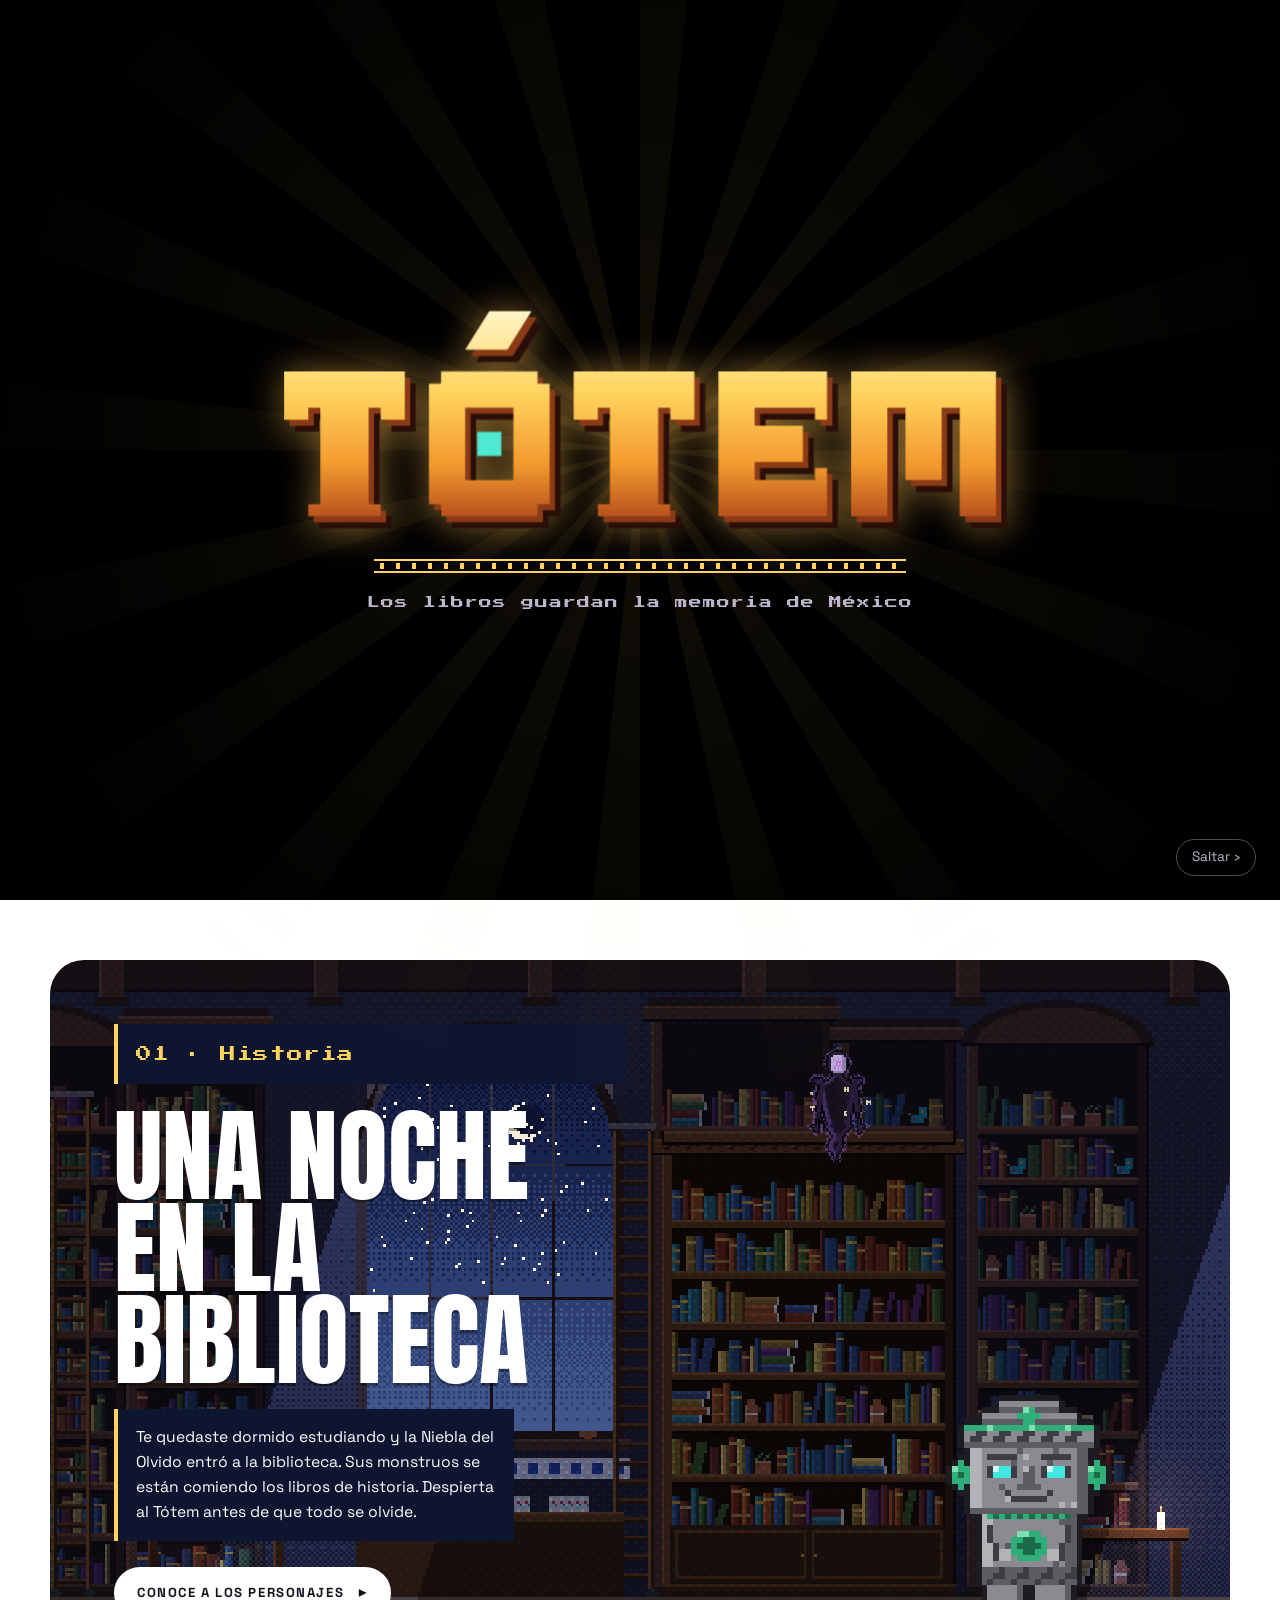
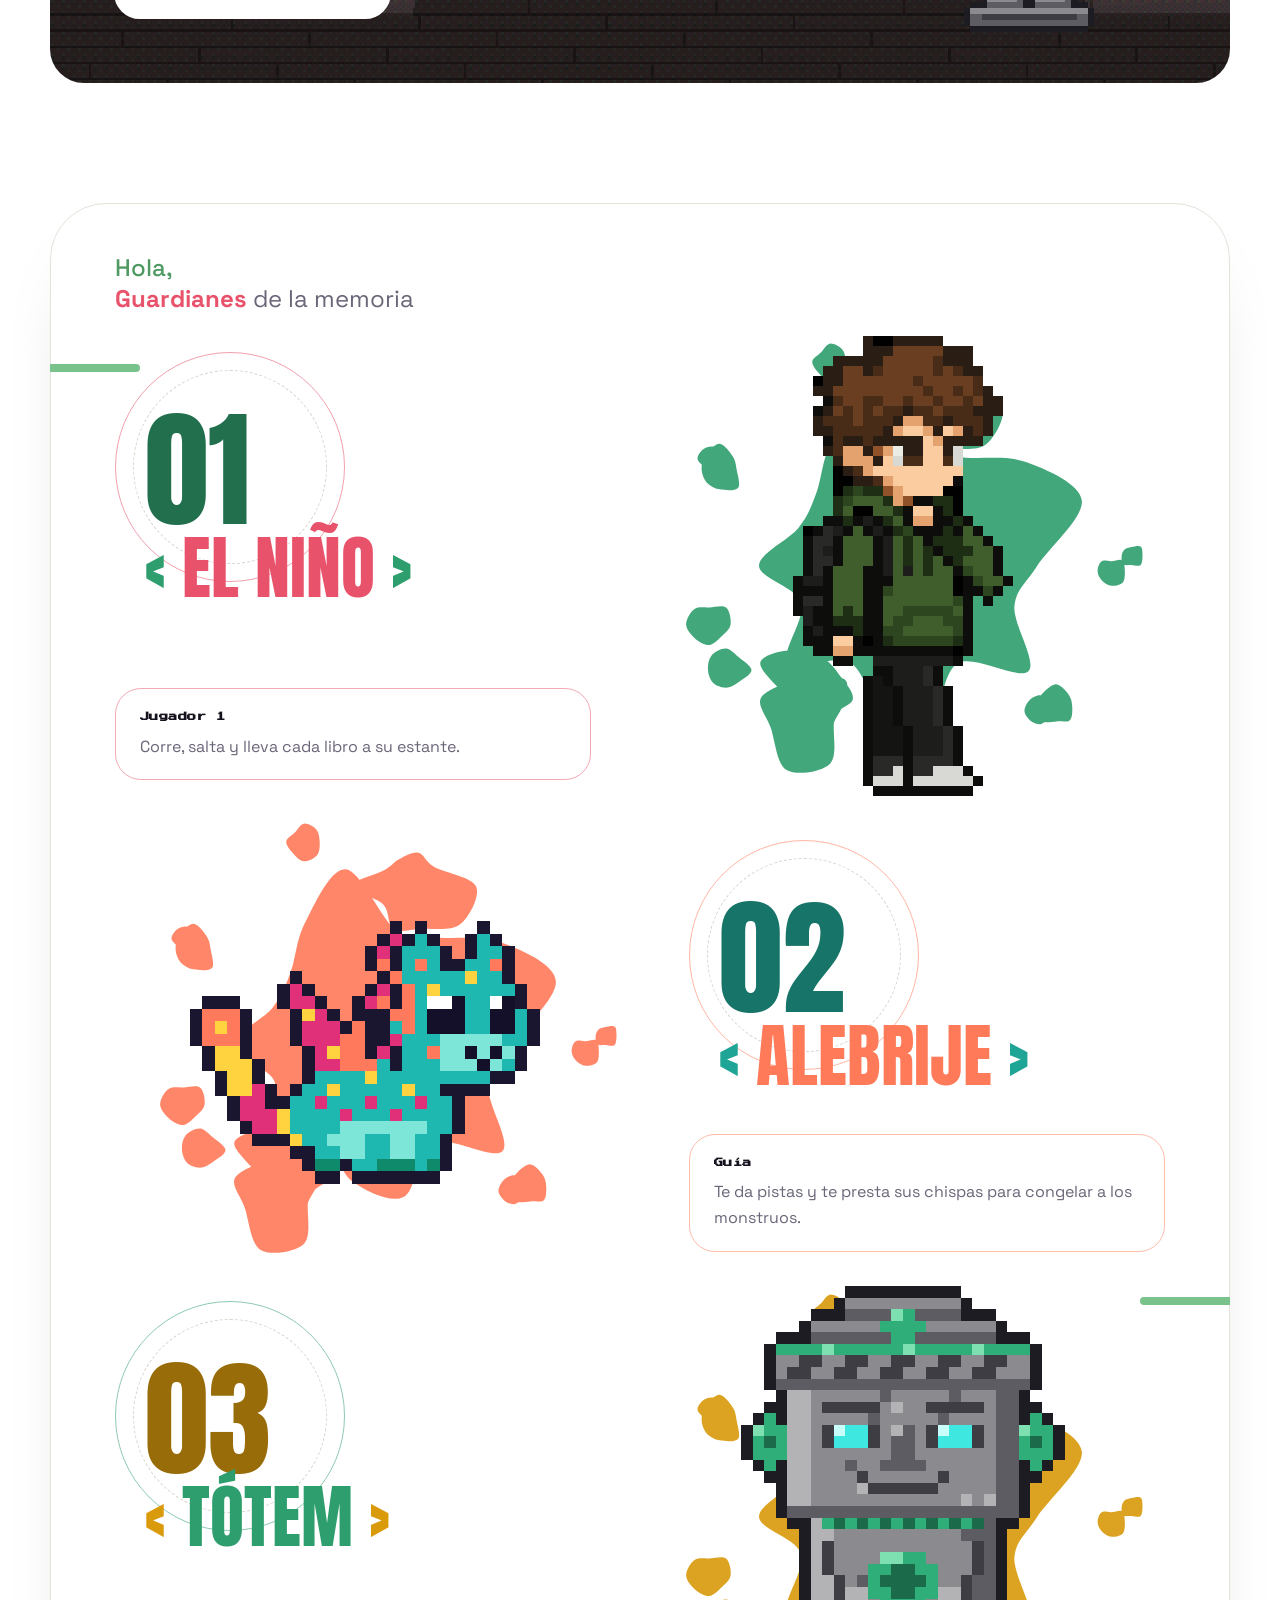
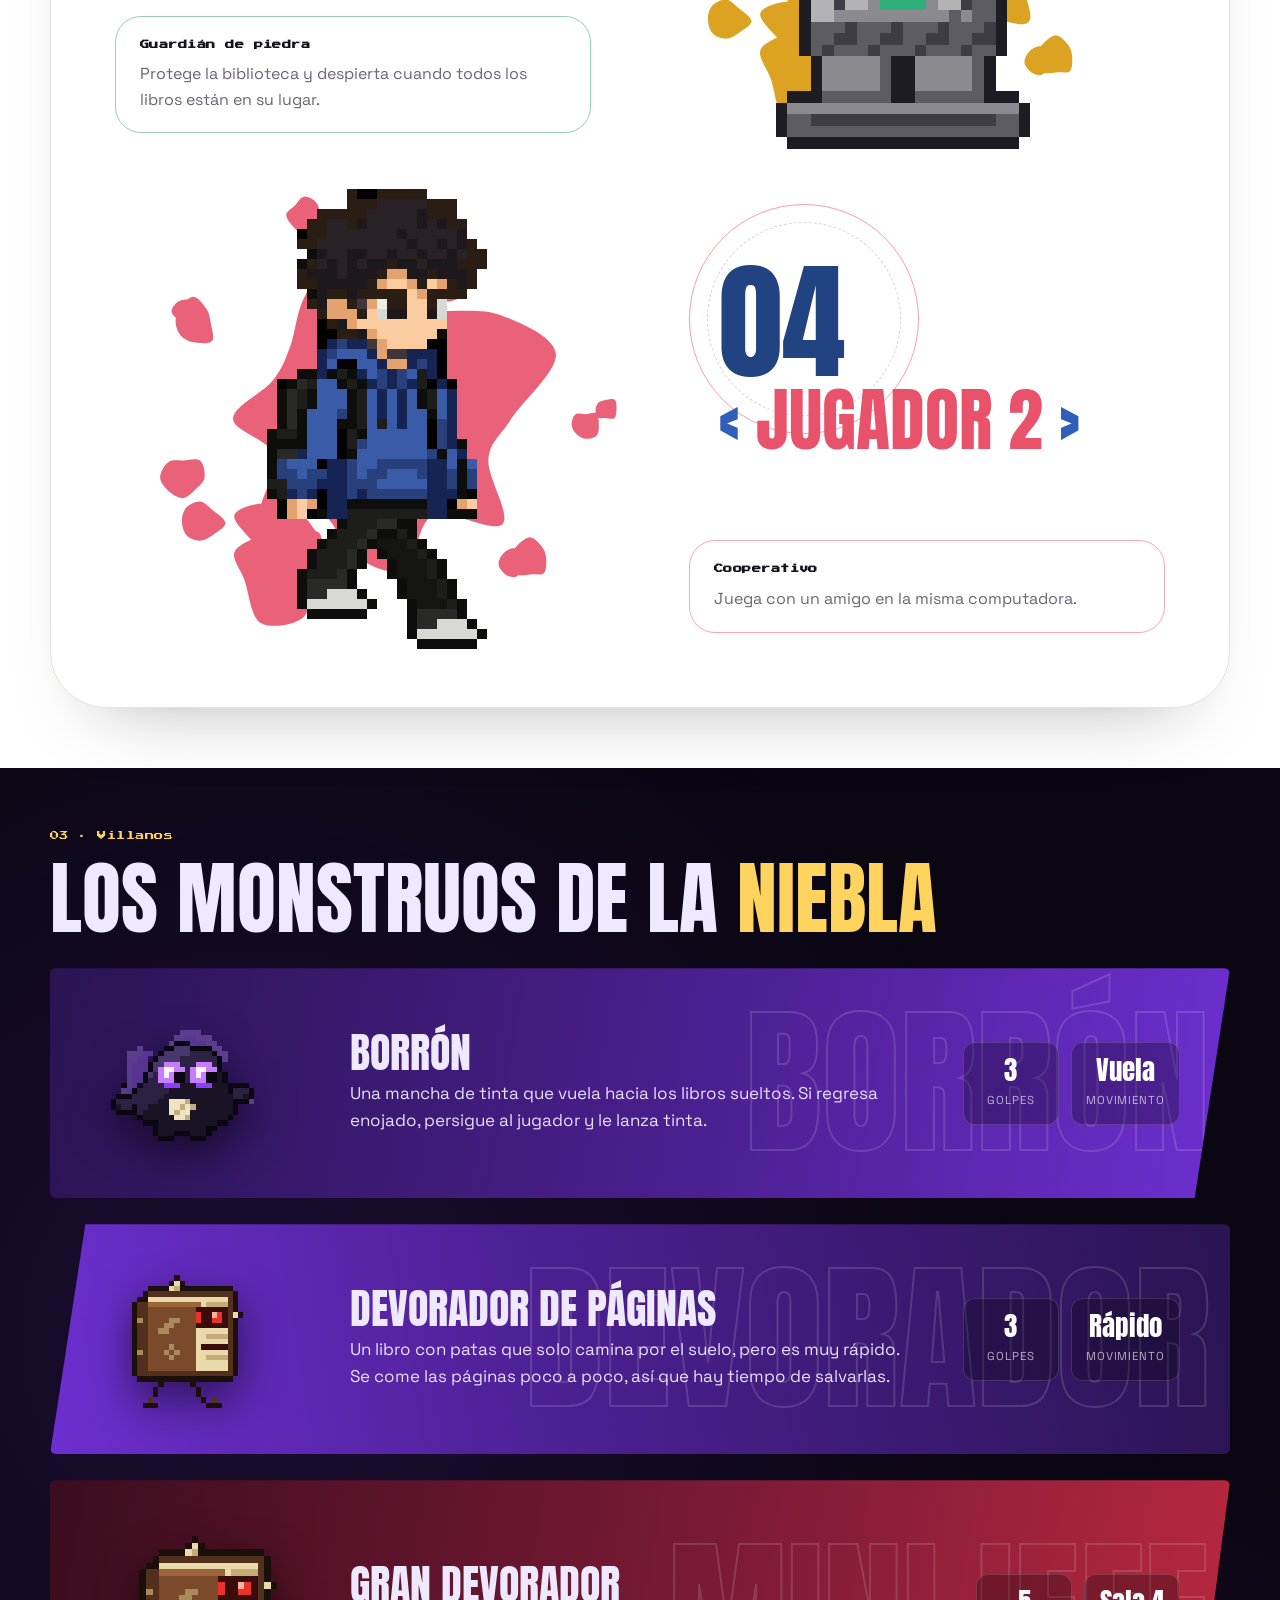
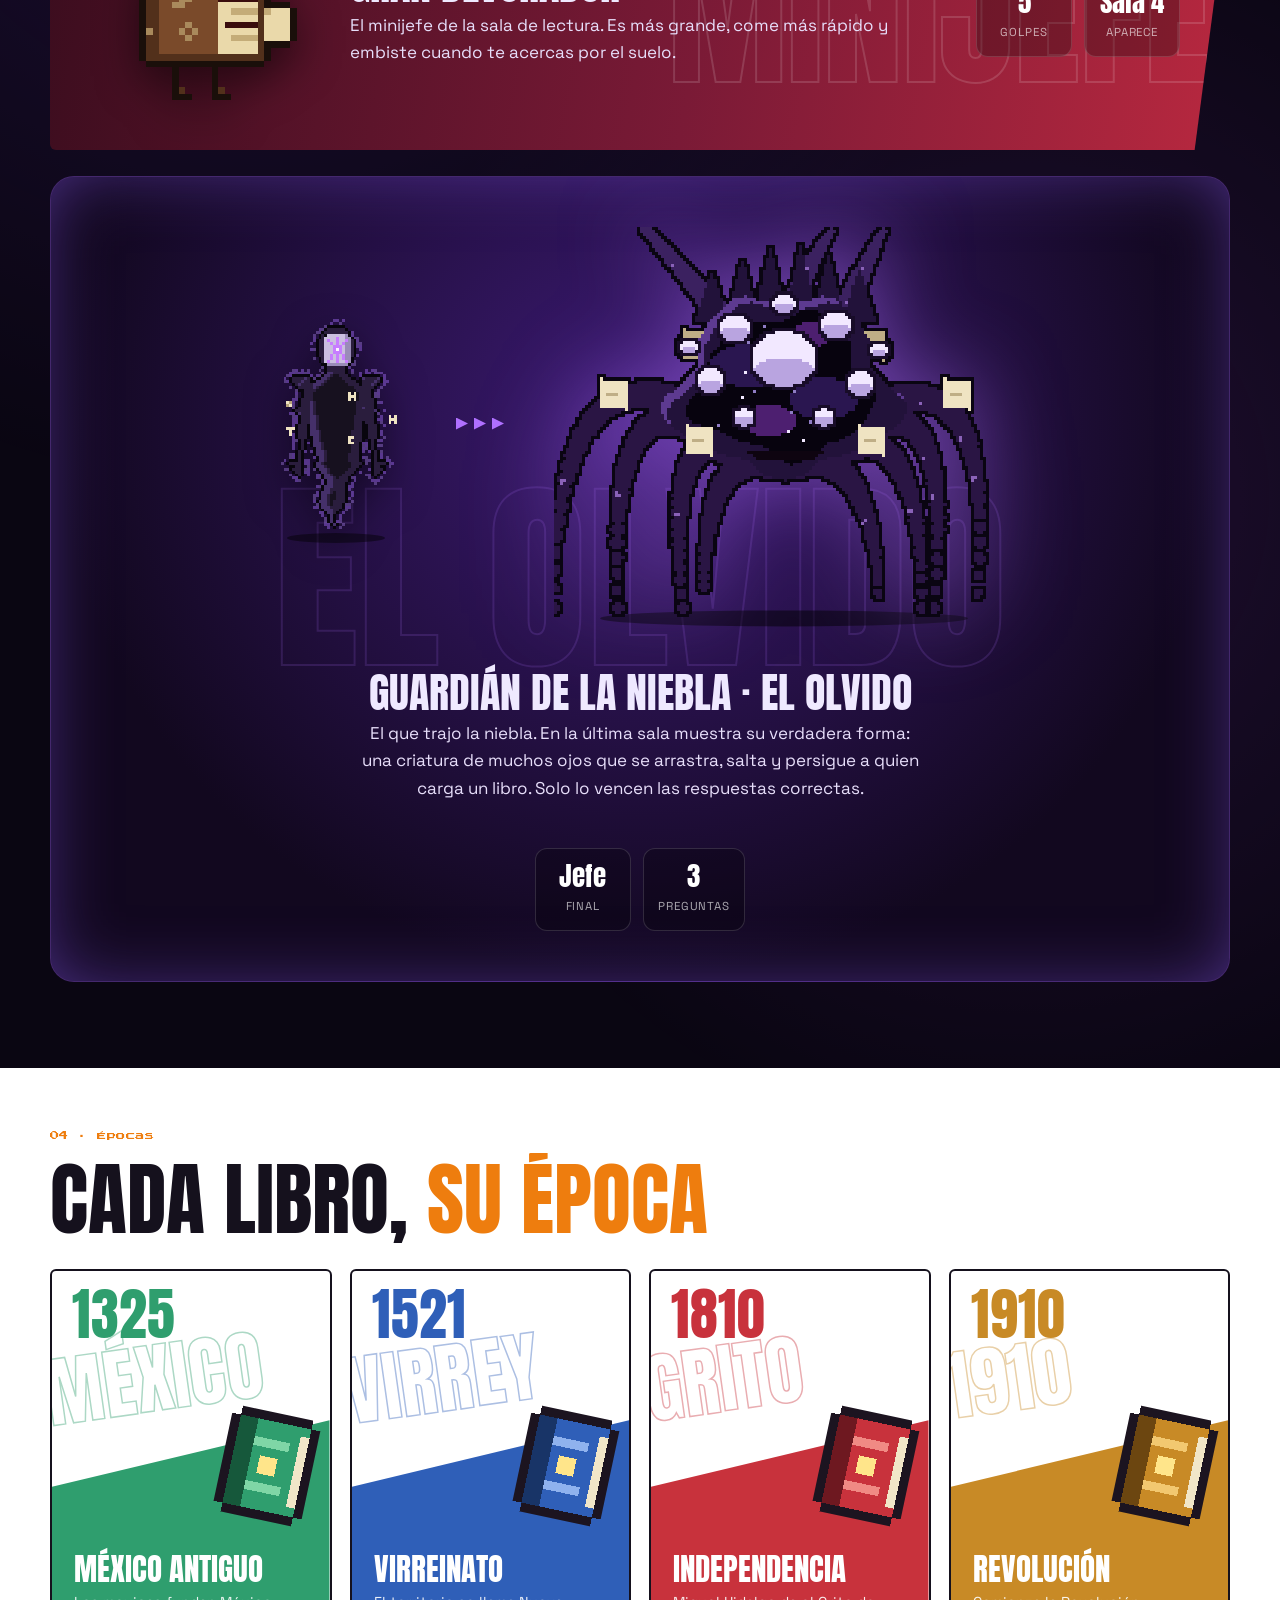
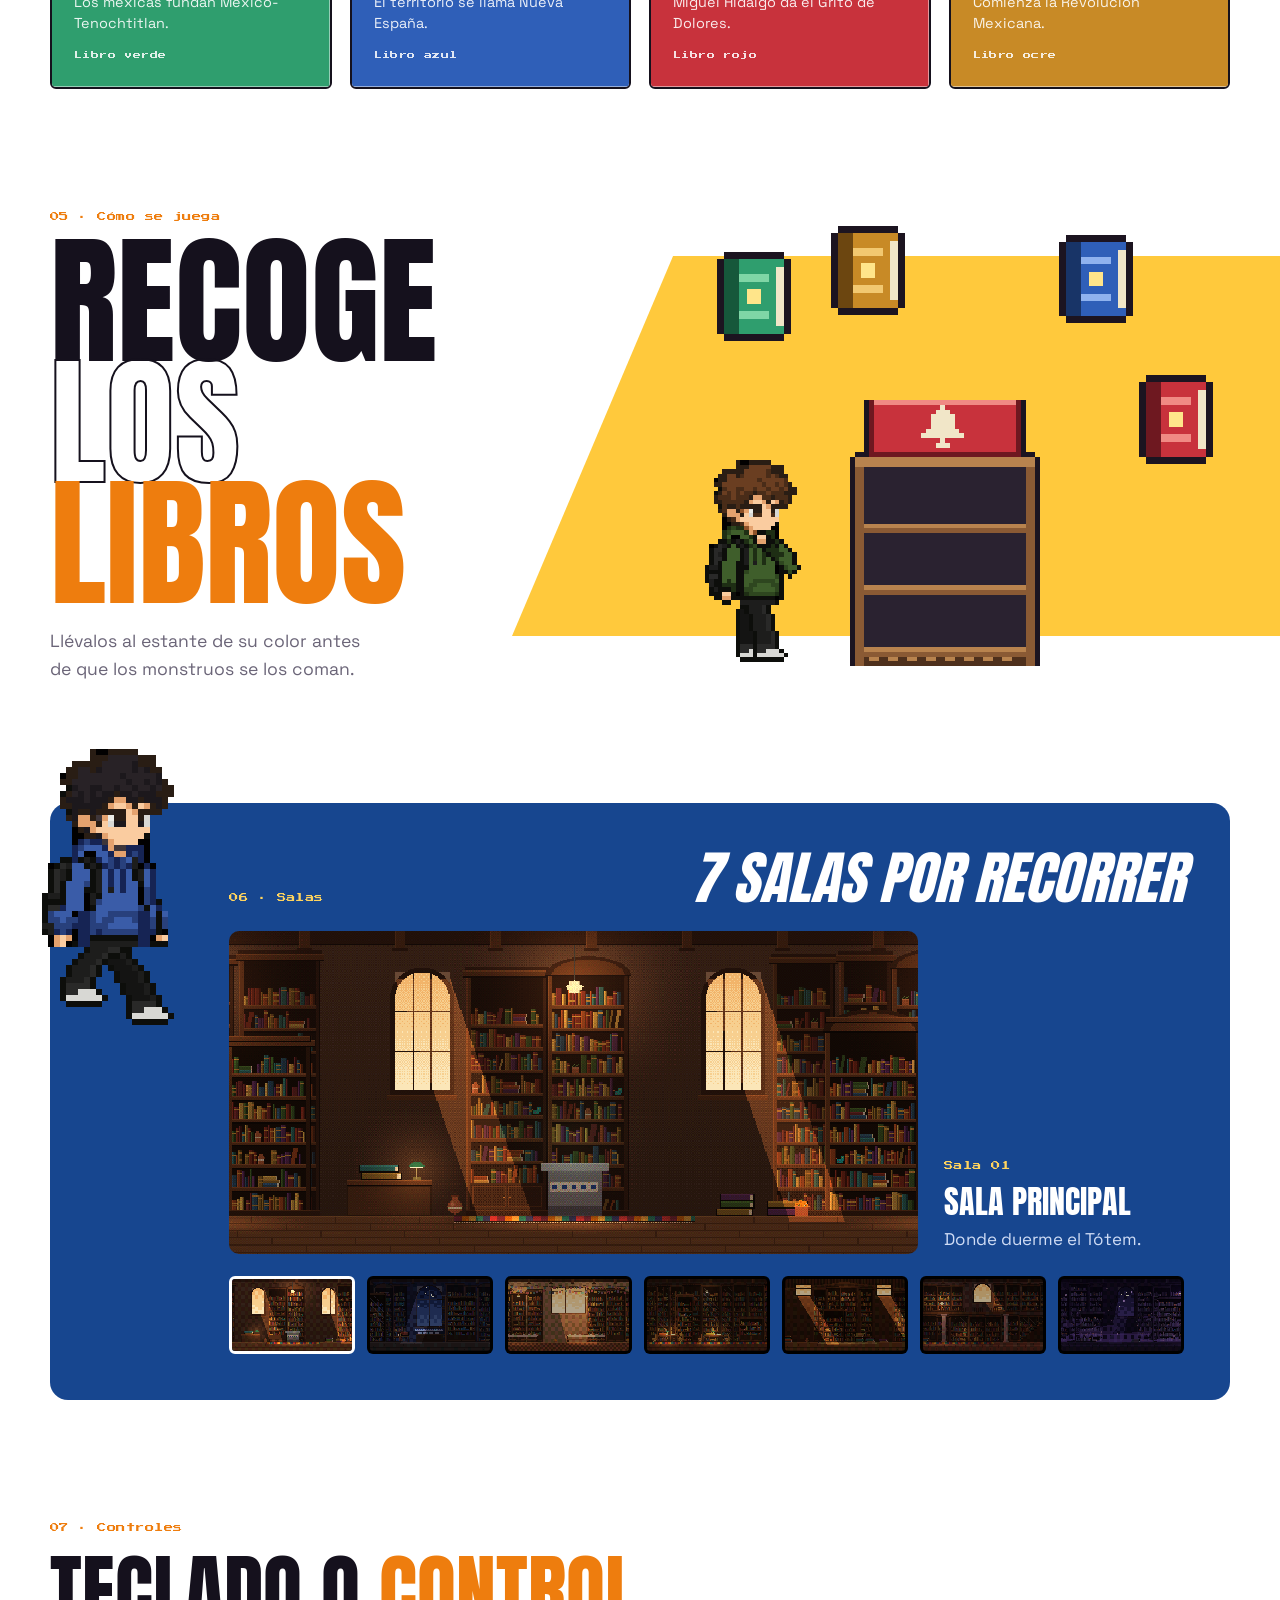
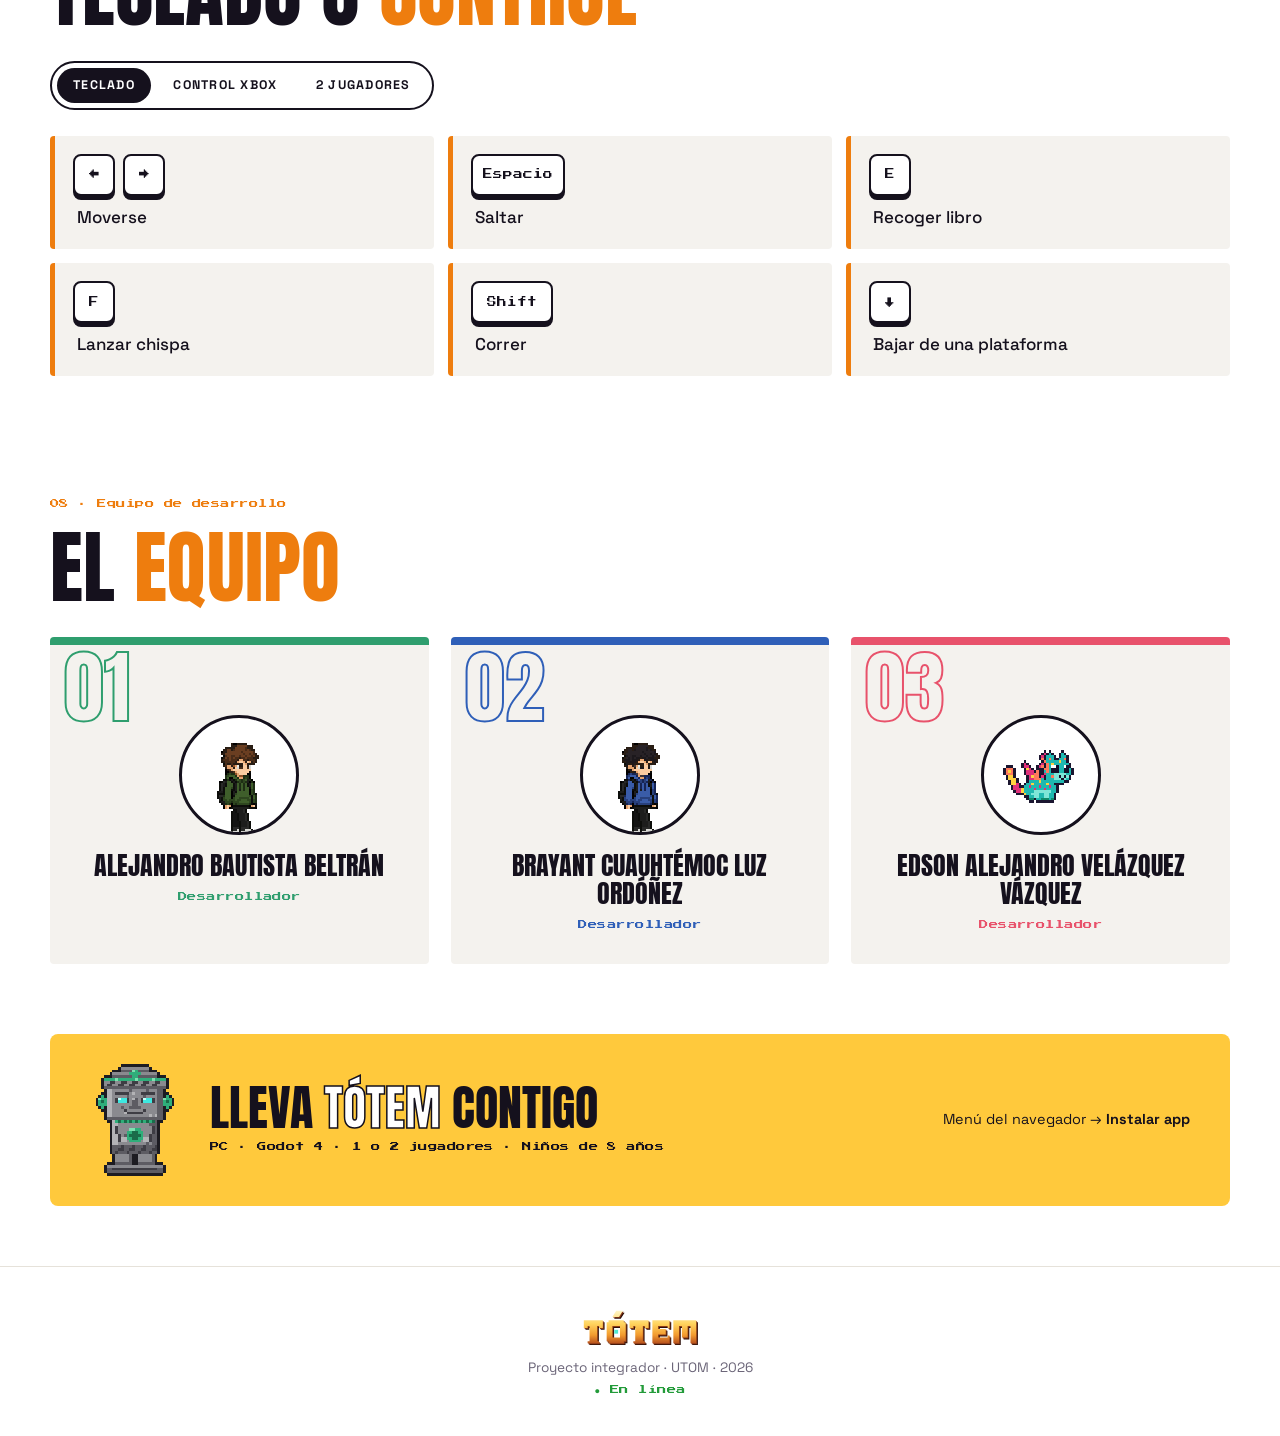
==== commit 54f46f1e: "Nombres del equipo" ====
--- a/index.html
+++ b/index.html
@@ -425,14 +425,14 @@
       <article class="miembro revelar" style="--c:#2f5fb8;--d:1">
         <span class="miembro-num">02</span>
         <div class="miembro-avatar"><div class="sprite sp-nina-idle"></div></div>
-        <h3>Nombre del integrante</h3>
-        <p class="pixel">Rol</p>
+        <h3>Brayant Cuauhtémoc Luz Ordóñez</h3>
+        <p class="pixel">Desarrollador</p>
       </article>
       <article class="miembro revelar" style="--c:#e8526b;--d:2">
         <span class="miembro-num">03</span>
         <div class="miembro-avatar"><div class="sprite sp-alebrije"></div></div>
-        <h3>Nombre del integrante</h3>
-        <p class="pixel">Rol</p>
+        <h3>Edson Alejandro Velázquez Vázquez</h3>
+        <p class="pixel">Desarrollador</p>
       </article>
     </div>
   </div>
